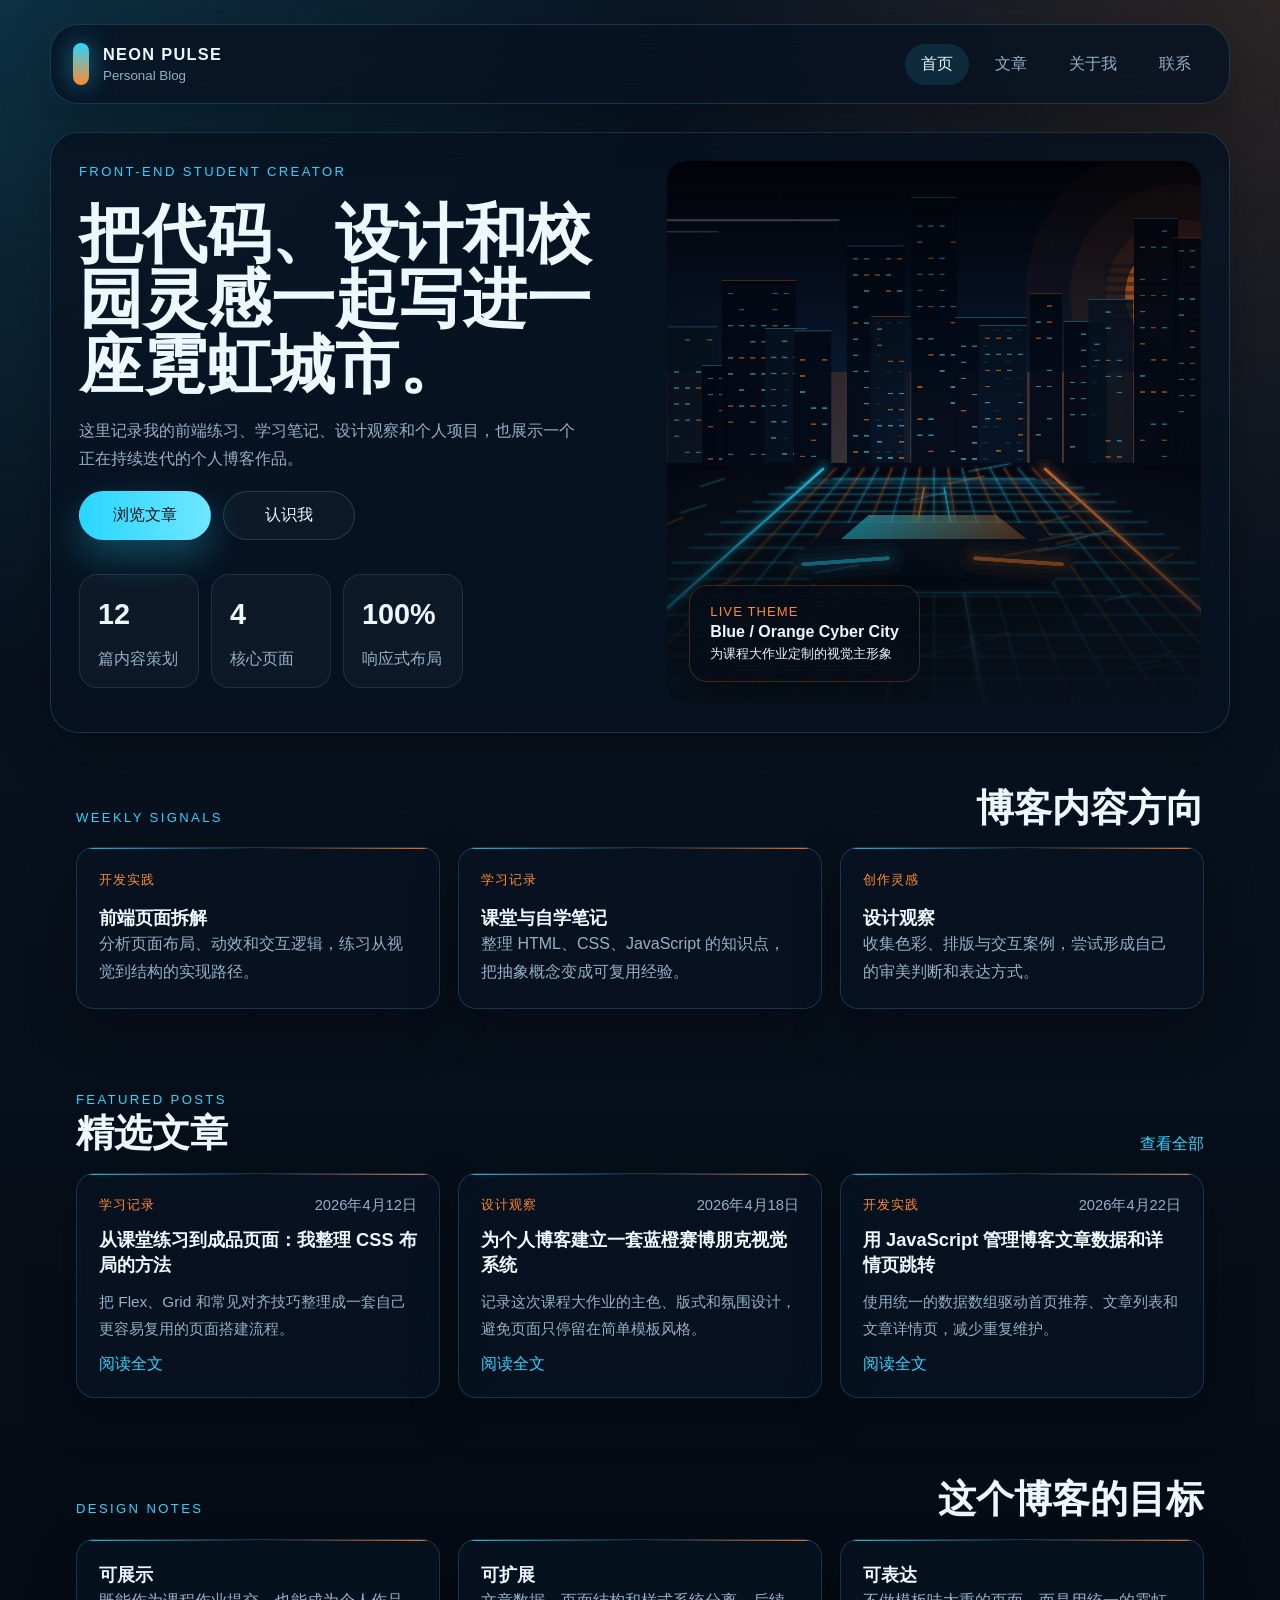
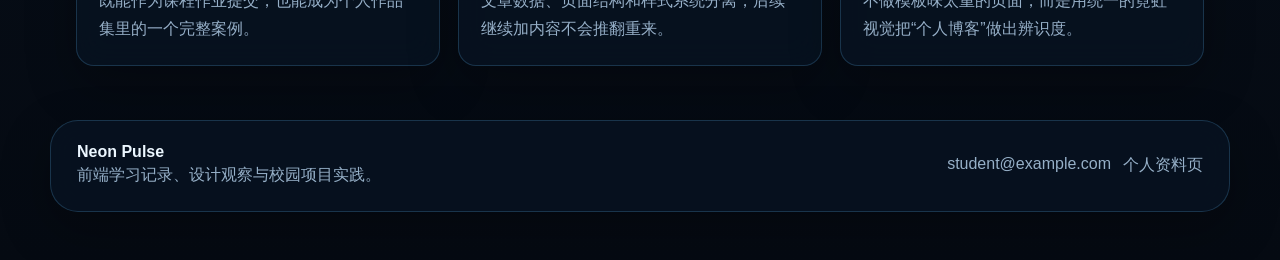
==== index.html @ 05f94b31 "个人博客网站第一版" ====
<!DOCTYPE html>
<html lang="zh-CN">
<head>
  <meta charset="UTF-8">
  <meta name="viewport" content="width=device-width, initial-scale=1.0">
  <title>Neon Pulse | 个人博客</title>
  <meta name="description" content="一个聚焦前端开发、设计观察与校园创作的赛博朋克风个人博客。">
  <link rel="stylesheet" href="styles/site.css">
</head>
<body data-page="home">
  <div class="page-shell">
    <header class="site-header">
      <a class="brand" href="index.html">
        <span class="brand-mark"></span>
        <span class="brand-text">
          <strong>Neon Pulse</strong>
          <small>Personal Blog</small>
        </span>
      </a>
      <button class="nav-toggle" type="button" aria-expanded="false" aria-label="切换导航">
        <span></span>
        <span></span>
      </button>
      <nav class="site-nav">
        <a class="is-active" href="index.html">首页</a>
        <a href="posts.html">文章</a>
        <a href="profile.html">关于我</a>
        <a href="#contact">联系</a>
      </nav>
    </header>

    <main>
      <section class="hero-panel">
        <div class="hero-copy">
          <p class="eyebrow">Front-end Student Creator</p>
          <h1>把代码、设计和校园灵感一起写进一座霓虹城市。</h1>
          <p class="hero-summary">
            这里记录我的前端练习、学习笔记、设计观察和个人项目，也展示一个正在持续迭代的个人博客作品。
          </p>
          <div class="hero-actions">
            <a class="button button-primary" href="posts.html">浏览文章</a>
            <a class="button button-secondary" href="profile.html">认识我</a>
          </div>
          <ul class="hero-stats">
            <li><strong>12</strong><span>篇内容策划</span></li>
            <li><strong>4</strong><span>核心页面</span></li>
            <li><strong>100%</strong><span>响应式布局</span></li>
          </ul>
        </div>
        <div class="hero-visual">
          <img src="assets/hero-cyberpunk-16x9.png" alt="赛博朋克风个人博客首页插图">
          <div class="hero-overlay-card">
            <span>Live Theme</span>
            <strong>Blue / Orange Cyber City</strong>
            <small>为课程大作业定制的视觉主形象</small>
          </div>
        </div>
      </section>

      <section class="section-grid">
        <div class="section-heading">
          <p class="eyebrow">Weekly Signals</p>
          <h2>博客内容方向</h2>
        </div>
        <div class="feature-grid">
          <article class="feature-card">
            <span class="feature-tag">开发实践</span>
            <h3>前端页面拆解</h3>
            <p>分析页面布局、动效和交互逻辑，练习从视觉到结构的实现路径。</p>
          </article>
          <article class="feature-card">
            <span class="feature-tag">学习记录</span>
            <h3>课堂与自学笔记</h3>
            <p>整理 HTML、CSS、JavaScript 的知识点，把抽象概念变成可复用经验。</p>
          </article>
          <article class="feature-card">
            <span class="feature-tag">创作灵感</span>
            <h3>设计观察</h3>
            <p>收集色彩、排版与交互案例，尝试形成自己的审美判断和表达方式。</p>
          </article>
        </div>
      </section>

      <section class="section-grid">
        <div class="section-heading section-heading-inline">
          <div>
            <p class="eyebrow">Featured Posts</p>
            <h2>精选文章</h2>
          </div>
          <a class="text-link" href="posts.html">查看全部</a>
        </div>
        <div id="featured-posts" class="post-grid"></div>
      </section>

      <section class="section-grid story-panel">
        <div class="section-heading">
          <p class="eyebrow">Design Notes</p>
          <h2>这个博客的目标</h2>
        </div>
        <div class="story-layout">
          <article class="story-card">
            <h3>可展示</h3>
            <p>既能作为课程作业提交，也能成为个人作品集里的一个完整案例。</p>
          </article>
          <article class="story-card">
            <h3>可扩展</h3>
            <p>文章数据、页面结构和样式系统分离，后续继续加内容不会推翻重来。</p>
          </article>
          <article class="story-card">
            <h3>可表达</h3>
            <p>不做模板味太重的页面，而是用统一的霓虹视觉把“个人博客”做出辨识度。</p>
          </article>
        </div>
      </section>
    </main>

    <footer class="site-footer" id="contact">
      <div>
        <strong>Neon Pulse</strong>
        <p>前端学习记录、设计观察与校园项目实践。</p>
      </div>
      <div class="footer-links">
        <a href="mailto:student@example.com">student@example.com</a>
        <a href="profile.html">个人资料页</a>
      </div>
    </footer>
  </div>

  <script src="scripts/data.js"></script>
  <script src="scripts/site.js"></script>
  <script src="scripts/home.js"></script>
</body>
</html>
---- styles/site.css ----
:root {
  --bg: #07111d;
  --panel: rgba(8, 19, 34, 0.82);
  --panel-strong: rgba(7, 17, 29, 0.96);
  --line: rgba(102, 196, 255, 0.2);
  --line-strong: rgba(255, 138, 48, 0.34);
  --text: #ecf7ff;
  --muted: #96b0c8;
  --accent: #29d6ff;
  --accent-warm: #ff8a30;
  --accent-soft: #173047;
  --shadow: 0 18px 50px rgba(0, 0, 0, 0.28);
  --radius-lg: 28px;
  --radius-md: 18px;
  --radius-sm: 12px;
  --max-width: 1180px;
}

* {
  box-sizing: border-box;
}

html {
  scroll-behavior: smooth;
}

body {
  margin: 0;
  min-height: 100vh;
  color: var(--text);
  background:
    radial-gradient(circle at top left, rgba(41, 214, 255, 0.14), transparent 30%),
    radial-gradient(circle at top right, rgba(255, 138, 48, 0.14), transparent 28%),
    linear-gradient(180deg, #091524 0%, #050a12 100%);
  font-family: "Segoe UI Variable Text", "Microsoft YaHei UI", sans-serif;
}

img {
  display: block;
  max-width: 100%;
}

a {
  color: inherit;
  text-decoration: none;
}

button,
input {
  font: inherit;
}

.page-shell {
  width: min(calc(100% - 32px), var(--max-width));
  margin: 0 auto;
  padding: 24px 0 48px;
}

.site-header,
.site-footer,
.hero-panel,
.feature-card,
.story-card,
.post-card,
.filters-panel,
.profile-card,
.page-banner,
.post-hero,
.post-article,
.sidebar-card,
.hero-overlay-card,
.profile-hero {
  backdrop-filter: blur(16px);
  background: var(--panel);
  border: 1px solid var(--line);
  box-shadow: var(--shadow);
}

.site-header,
.site-footer,
.page-banner,
.filters-panel,
.profile-hero,
.post-hero,
.post-article,
.post-layout,
.section-grid,
.hero-panel {
  border-radius: var(--radius-lg);
}

.site-header {
  position: sticky;
  top: 16px;
  z-index: 20;
  display: flex;
  align-items: center;
  justify-content: space-between;
  gap: 20px;
  margin-bottom: 28px;
  padding: 18px 22px;
}

.brand {
  display: inline-flex;
  align-items: center;
  gap: 14px;
}

.brand-mark {
  width: 16px;
  height: 42px;
  border-radius: 999px;
  background: linear-gradient(180deg, var(--accent), var(--accent-warm));
  box-shadow: 0 0 24px rgba(41, 214, 255, 0.5);
}

.brand-text {
  display: grid;
  gap: 4px;
}

.brand-text strong {
  font-family: "Bahnschrift SemiBold", "Segoe UI Variable Display", sans-serif;
  font-size: 1.02rem;
  letter-spacing: 0.08em;
  text-transform: uppercase;
}

.brand-text small {
  color: var(--muted);
}

.site-nav {
  display: flex;
  align-items: center;
  gap: 10px;
}

.site-nav a,
.button,
.chip {
  border-radius: 999px;
}

.site-nav a {
  padding: 10px 16px;
  color: var(--muted);
  transition: 0.25s ease;
}

.site-nav a:hover,
.site-nav a.is-active {
  color: var(--text);
  background: rgba(41, 214, 255, 0.12);
}

.nav-toggle {
  display: none;
  width: 46px;
  height: 46px;
  border: 1px solid var(--line);
  border-radius: 50%;
  background: rgba(8, 19, 34, 0.9);
  cursor: pointer;
}

.nav-toggle span {
  display: block;
  width: 20px;
  height: 2px;
  margin: 6px auto;
  background: var(--text);
}

main {
  display: grid;
  gap: 28px;
}

.hero-panel {
  display: grid;
  grid-template-columns: 1.05fr 1fr;
  gap: 28px;
  padding: 28px;
}

.hero-copy,
.profile-copy {
  display: grid;
  align-content: center;
  gap: 18px;
}

.eyebrow {
  margin: 0;
  color: var(--accent);
  font-size: 0.82rem;
  letter-spacing: 0.18em;
  text-transform: uppercase;
}

h1,
h2,
h3,
p {
  margin: 0;
}

h1,
h2 {
  font-family: "Bahnschrift SemiBold", "Segoe UI Variable Display", sans-serif;
}

h1 {
  font-size: clamp(2.4rem, 5vw, 4.8rem);
  line-height: 1.02;
}

h2 {
  font-size: clamp(1.6rem, 3vw, 2.5rem);
  line-height: 1.1;
}

h3 {
  font-size: 1.14rem;
}

p,
li {
  color: var(--muted);
  line-height: 1.75;
}

.hero-summary {
  max-width: 56ch;
  font-size: 1.02rem;
}

.hero-actions,
.profile-badges,
.chip-row,
.footer-links,
.hero-stats {
  display: flex;
  flex-wrap: wrap;
  gap: 12px;
}

.button {
  display: inline-flex;
  align-items: center;
  justify-content: center;
  min-width: 132px;
  padding: 13px 20px;
  border: 1px solid transparent;
  transition: transform 0.25s ease, box-shadow 0.25s ease, background 0.25s ease;
}

.button:hover,
.post-card:hover,
.feature-card:hover,
.story-card:hover {
  transform: translateY(-4px);
}

.button-primary {
  background: linear-gradient(90deg, var(--accent), #6fe6ff);
  color: #07111d;
  box-shadow: 0 16px 36px rgba(41, 214, 255, 0.28);
}

.button-secondary {
  border-color: var(--line);
  background: rgba(255, 255, 255, 0.03);
}

.hero-stats {
  padding: 0;
  list-style: none;
}

.hero-stats li {
  min-width: 120px;
  padding: 14px 18px;
  border-radius: var(--radius-md);
  background: rgba(255, 255, 255, 0.03);
  border: 1px solid rgba(102, 196, 255, 0.14);
}

.hero-stats strong {
  display: block;
  margin-bottom: 6px;
  color: var(--text);
  font-size: 1.8rem;
}

.hero-visual {
  position: relative;
  min-height: 100%;
  overflow: hidden;
  border-radius: calc(var(--radius-lg) - 8px);
}

.hero-visual::after {
  content: "";
  position: absolute;
  inset: auto 0 0;
  height: 45%;
  background: linear-gradient(180deg, transparent, rgba(7, 17, 29, 0.88));
}

.hero-visual img {
  width: 100%;
  height: 100%;
  min-height: 460px;
  object-fit: cover;
}

.hero-overlay-card {
  position: absolute;
  left: 22px;
  bottom: 22px;
  z-index: 1;
  display: grid;
  gap: 4px;
  padding: 18px 20px;
  border-radius: var(--radius-md);
  background: rgba(6, 13, 23, 0.68);
  border-color: rgba(255, 138, 48, 0.22);
}

.hero-overlay-card span,
.feature-tag,
.post-meta span,
.post-category {
  color: var(--accent-warm);
  font-size: 0.82rem;
  letter-spacing: 0.08em;
  text-transform: uppercase;
}

.section-grid,
.page-banner,
.filters-panel,
.profile-hero,
.post-hero,
.post-article {
  padding: 26px;
}

.section-heading,
.section-heading-inline {
  display: flex;
  align-items: end;
  justify-content: space-between;
  gap: 16px;
  margin-bottom: 18px;
}

.feature-grid,
.post-grid,
.story-layout,
.profile-grid {
  display: grid;
  gap: 18px;
}

.feature-grid {
  grid-template-columns: repeat(3, minmax(0, 1fr));
}

.feature-card,
.story-card,
.post-card,
.profile-card,
.sidebar-card {
  padding: 22px;
  border-radius: var(--radius-md);
}

.feature-card,
.story-card,
.post-card {
  position: relative;
  overflow: hidden;
}

.feature-card::before,
.story-card::before,
.post-card::before,
.profile-card::before {
  content: "";
  position: absolute;
  inset: 0 auto auto 0;
  width: 100%;
  height: 1px;
  background: linear-gradient(90deg, var(--accent), transparent 50%, var(--accent-warm));
  opacity: 0.9;
}

.feature-tag {
  display: inline-block;
  margin-bottom: 16px;
}

.post-grid {
  grid-template-columns: repeat(3, minmax(0, 1fr));
}

.post-card {
  display: grid;
  gap: 12px;
}

.post-card p {
  font-size: 0.96rem;
}

.post-meta {
  display: flex;
  align-items: center;
  justify-content: space-between;
  gap: 12px;
}

.post-meta time {
  color: var(--muted);
  font-size: 0.92rem;
}

.text-link {
  color: var(--accent);
}

.story-layout {
  grid-template-columns: repeat(3, minmax(0, 1fr));
}

.site-footer {
  display: flex;
  align-items: center;
  justify-content: space-between;
  gap: 24px;
  margin-top: 28px;
  padding: 22px 26px;
}

.footer-links a {
  color: var(--muted);
}

.footer-links a:hover,
.text-link:hover {
  color: var(--text);
}

.page-banner h1 {
  max-width: 14ch;
  margin: 10px 0 16px;
}

.filters-panel {
  display: grid;
  gap: 20px;
}

.search-box {
  display: grid;
  gap: 10px;
}

.search-box label,
.filter-group span {
  color: var(--text);
}

.search-box input {
  width: 100%;
  padding: 15px 18px;
  color: var(--text);
  background: rgba(4, 12, 21, 0.96);
  border: 1px solid var(--line);
  border-radius: var(--radius-sm);
  outline: none;
}

.search-box input:focus {
  border-color: var(--accent);
  box-shadow: 0 0 0 3px rgba(41, 214, 255, 0.14);
}

.chip {
  padding: 10px 16px;
  border: 1px solid var(--line);
  color: var(--muted);
  background: rgba(255, 255, 255, 0.03);
  cursor: pointer;
  transition: 0.25s ease;
}

.chip.is-active,
.chip:hover {
  color: var(--text);
  border-color: rgba(255, 138, 48, 0.36);
  background: rgba(255, 138, 48, 0.12);
}

.results-meta {
  padding-inline: 4px;
}

.post-page {
  display: grid;
  gap: 22px;
}

.post-layout {
  display: grid;
  grid-template-columns: minmax(0, 1.55fr) 320px;
  gap: 22px;
}

.post-hero img {
  width: 100%;
  height: 360px;
  margin-top: 22px;
  object-fit: cover;
  border-radius: var(--radius-md);
}

.post-title {
  margin: 10px 0 14px;
}

.post-article {
  display: grid;
  gap: 18px;
}

.article-block {
  display: grid;
  gap: 8px;
}

.article-block h2 {
  font-size: 1.24rem;
}

.article-list {
  margin: 0;
  padding-left: 20px;
}

.article-list li + li {
  margin-top: 8px;
}

.sidebar-stack {
  display: grid;
  gap: 18px;
}

.recommend-list,
.plain-list {
  margin: 0;
  padding-left: 18px;
}

.recommend-list li + li,
.plain-list li + li {
  margin-top: 10px;
}

.profile-hero {
  display: grid;
  grid-template-columns: 220px minmax(0, 1fr);
  gap: 26px;
  align-items: center;
}

.profile-avatar {
  position: relative;
  width: 220px;
  aspect-ratio: 1;
  border-radius: 32px;
  background:
    radial-gradient(circle at 35% 30%, rgba(41, 214, 255, 0.42), transparent 24%),
    linear-gradient(135deg, rgba(41, 214, 255, 0.2), rgba(255, 138, 48, 0.2)),
    rgba(255, 255, 255, 0.04);
  border: 1px solid rgba(102, 196, 255, 0.24);
  overflow: hidden;
}

.profile-avatar span {
  position: absolute;
  inset: 22px;
  border-radius: 28px;
  background:
    radial-gradient(circle at 50% 28%, rgba(255, 255, 255, 0.92) 0 12%, transparent 12.5%),
    radial-gradient(circle at 50% 56%, rgba(255, 255, 255, 0.78) 0 24%, transparent 24.5%),
    linear-gradient(180deg, transparent 0 55%, rgba(255, 138, 48, 0.8) 55% 58%, transparent 58%);
  opacity: 0.85;
}

.profile-badges span {
  padding: 10px 14px;
  border-radius: 999px;
  background: rgba(255, 255, 255, 0.04);
  border: 1px solid rgba(102, 196, 255, 0.14);
  color: var(--text);
}

.profile-grid {
  grid-template-columns: repeat(3, minmax(0, 1fr));
}

.timeline {
  display: grid;
  gap: 14px;
}

.timeline-item {
  display: grid;
  grid-template-columns: 58px minmax(0, 1fr);
  gap: 18px;
  padding: 20px 22px;
  border-radius: var(--radius-md);
  background: rgba(255, 255, 255, 0.03);
  border: 1px solid rgba(102, 196, 255, 0.12);
}

.timeline-item span {
  display: grid;
  place-items: center;
  width: 58px;
  height: 58px;
  border-radius: 18px;
  color: #07111d;
  background: linear-gradient(180deg, var(--accent), var(--accent-warm));
  font-family: "Bahnschrift SemiBold", "Segoe UI Variable Display", sans-serif;
}

.empty-state {
  padding: 28px;
  text-align: center;
  border-radius: var(--radius-md);
  background: rgba(255, 255, 255, 0.03);
  border: 1px dashed rgba(102, 196, 255, 0.24);
}

@media (max-width: 960px) {
  .hero-panel,
  .profile-hero,
  .post-layout,
  .feature-grid,
  .post-grid,
  .story-layout,
  .profile-grid {
    grid-template-columns: 1fr;
  }

  .hero-visual img {
    min-height: 320px;
  }

  .post-hero img {
    height: 260px;
  }

  .site-footer {
    flex-direction: column;
    align-items: flex-start;
  }
}

@media (max-width: 760px) {
  .page-shell {
    width: min(calc(100% - 20px), var(--max-width));
    padding-top: 16px;
  }

  .site-header {
    flex-wrap: wrap;
    gap: 14px;
    padding: 16px 18px;
  }

  .nav-toggle {
    display: inline-block;
  }

  .site-nav {
    display: none;
    width: 100%;
    flex-direction: column;
    align-items: stretch;
  }

  .site-nav.is-open {
    display: flex;
  }

  .site-nav a {
    width: 100%;
    text-align: center;
  }

  .hero-panel,
  .section-grid,
  .page-banner,
  .filters-panel,
  .profile-hero,
  .post-hero,
  .post-article {
    padding: 20px;
  }

  h1 {
    font-size: clamp(2rem, 11vw, 3rem);
  }

  .hero-overlay-card {
    left: 14px;
    right: 14px;
    bottom: 14px;
  }

  .profile-avatar {
    width: min(100%, 220px);
  }
}
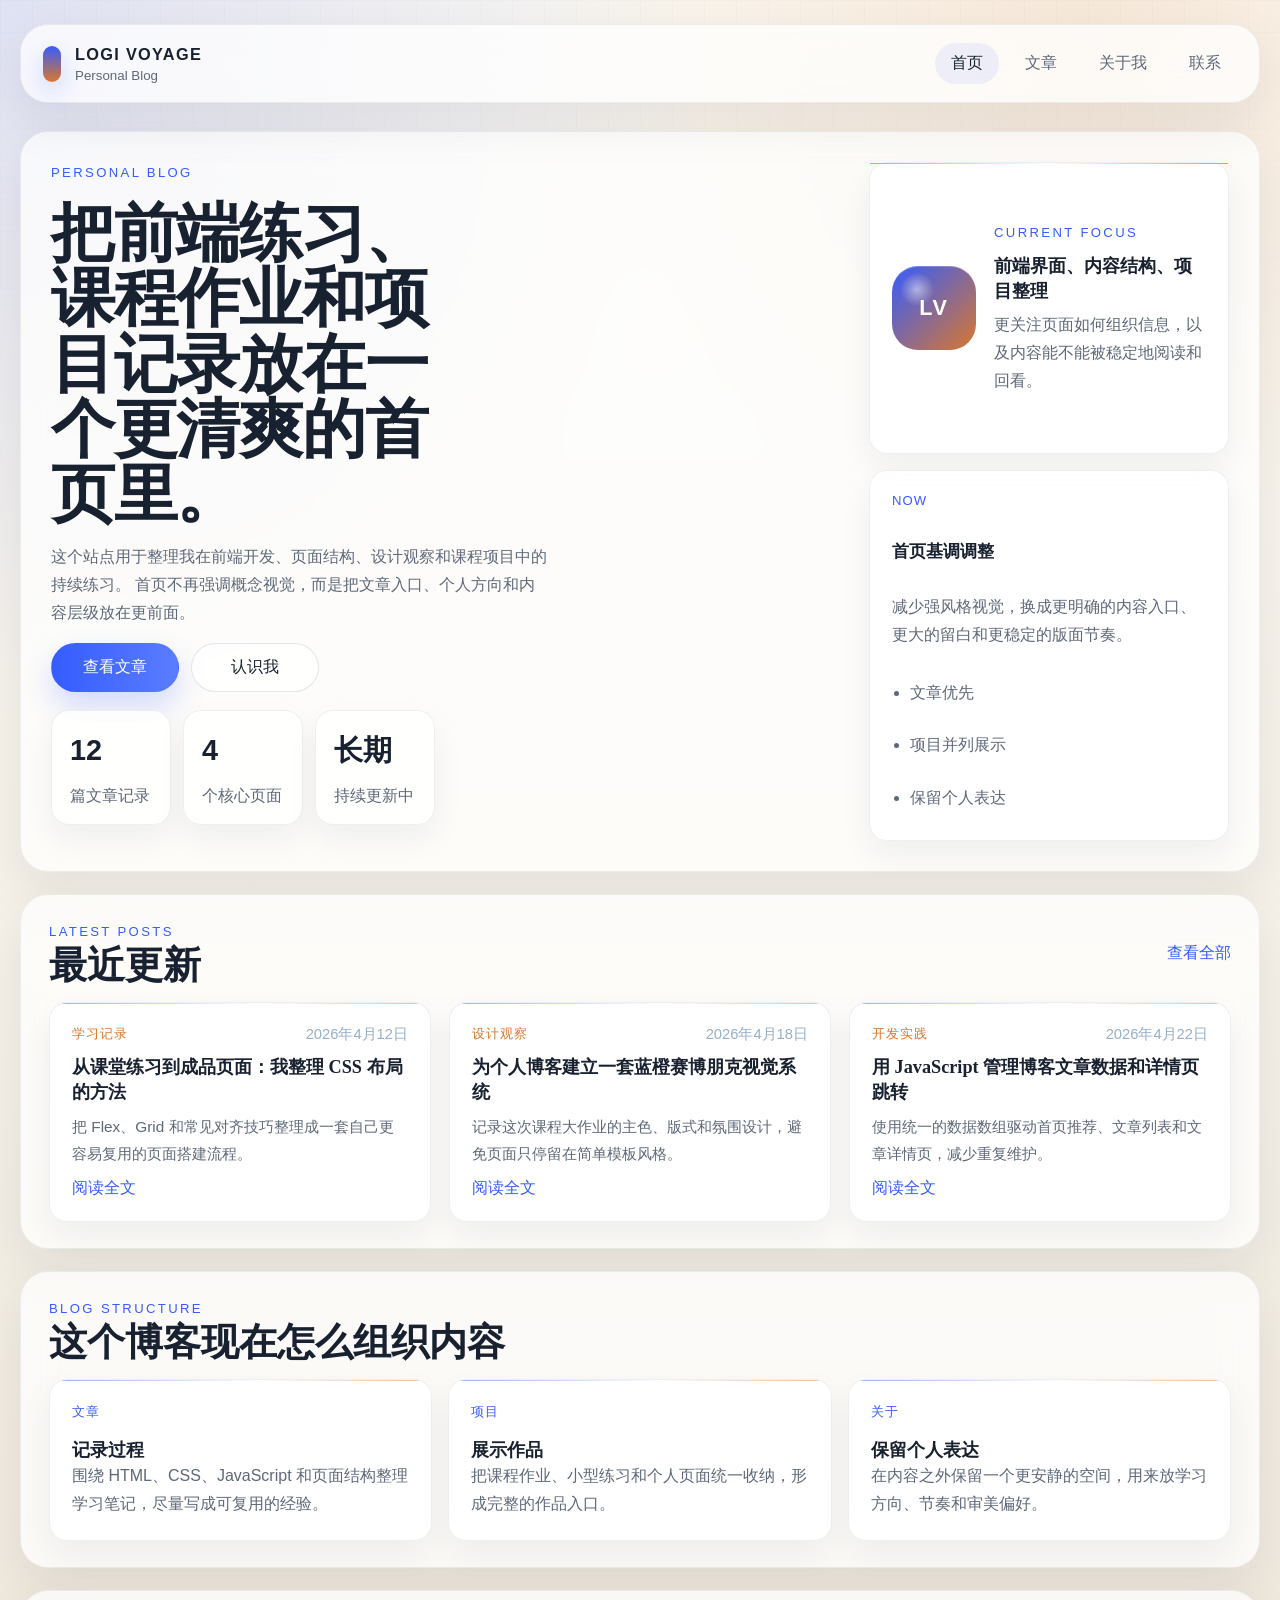
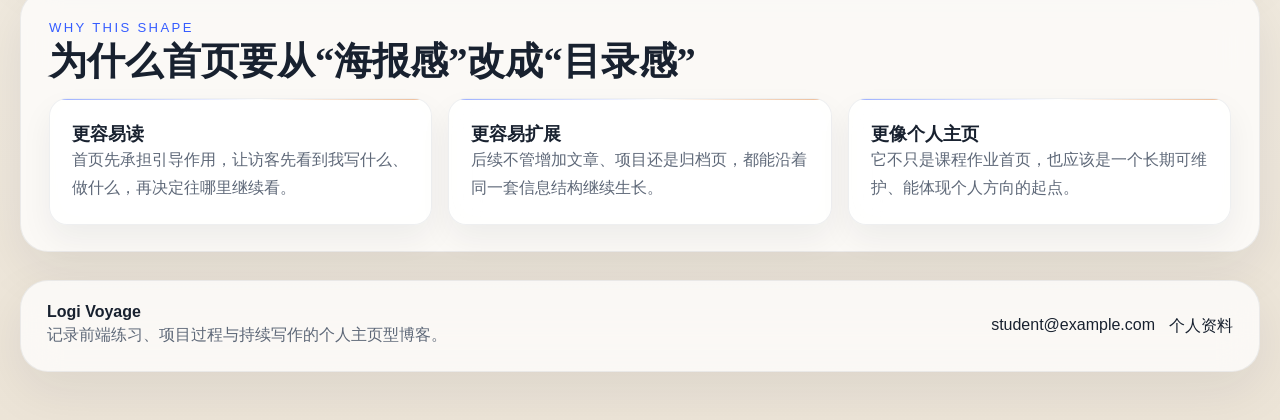
==== commit ea02ac07: "博客风格修改" ====
--- a/index.html
+++ b/index.html
@@ -3,17 +3,21 @@
 <head>
   <meta charset="UTF-8">
   <meta name="viewport" content="width=device-width, initial-scale=1.0">
-  <title>Neon Pulse | 个人博客</title>
-  <meta name="description" content="一个聚焦前端开发、设计观察与校园创作的赛博朋克风个人博客。">
+  <title>Logi Voyage | 个人主页</title>
+  <meta
+    name="description"
+    content="一个清爽的个人主页型博客，用来整理前端练习、课程作业、项目记录和持续写作。"
+  >
   <link rel="stylesheet" href="styles/site.css">
+  <link rel="stylesheet" href="styles/home.css">
 </head>
-<body data-page="home">
-  <div class="page-shell">
+<body class="home-page" data-page="home">
+  <div class="page-shell home-shell">
     <header class="site-header">
       <a class="brand" href="index.html">
         <span class="brand-mark"></span>
         <span class="brand-text">
-          <strong>Neon Pulse</strong>
+          <strong>Logi Voyage</strong>
           <small>Personal Blog</small>
         </span>
       </a>
@@ -29,86 +33,105 @@
       </nav>
     </header>
 
-    <main>
-      <section class="hero-panel">
+    <main class="home-main">
+      <section class="hero-panel home-hero">
         <div class="hero-copy">
-          <p class="eyebrow">Front-end Student Creator</p>
-          <h1>把代码、设计和校园灵感一起写进一座霓虹城市。</h1>
+          <p class="eyebrow">Personal Blog</p>
+          <h1>把前端练习、课程作业和项目记录放在一个更清爽的首页里。</h1>
           <p class="hero-summary">
-            这里记录我的前端练习、学习笔记、设计观察和个人项目，也展示一个正在持续迭代的个人博客作品。
+            这个站点用于整理我在前端开发、页面结构、设计观察和课程项目中的持续练习。
+            首页不再强调概念视觉，而是把文章入口、个人方向和内容层级放在更前面。
           </p>
           <div class="hero-actions">
-            <a class="button button-primary" href="posts.html">浏览文章</a>
+            <a class="button button-primary" href="posts.html">查看文章</a>
             <a class="button button-secondary" href="profile.html">认识我</a>
           </div>
           <ul class="hero-stats">
-            <li><strong>12</strong><span>篇内容策划</span></li>
-            <li><strong>4</strong><span>核心页面</span></li>
-            <li><strong>100%</strong><span>响应式布局</span></li>
+            <li><strong>12</strong><span>篇文章记录</span></li>
+            <li><strong>4</strong><span>个核心页面</span></li>
+            <li><strong>长期</strong><span>持续更新中</span></li>
           </ul>
         </div>
-        <div class="hero-visual">
-          <img src="assets/hero-cyberpunk-16x9.png" alt="赛博朋克风个人博客首页插图">
-          <div class="hero-overlay-card">
-            <span>Live Theme</span>
-            <strong>Blue / Orange Cyber City</strong>
-            <small>为课程大作业定制的视觉主形象</small>
-          </div>
-        </div>
-      </section>
 
-      <section class="section-grid">
-        <div class="section-heading">
-          <p class="eyebrow">Weekly Signals</p>
-          <h2>博客内容方向</h2>
-        </div>
-        <div class="feature-grid">
-          <article class="feature-card">
-            <span class="feature-tag">开发实践</span>
-            <h3>前端页面拆解</h3>
-            <p>分析页面布局、动效和交互逻辑，练习从视觉到结构的实现路径。</p>
+        <aside class="hero-aside">
+          <article class="profile-card home-profile-card">
+            <div class="home-avatar" aria-hidden="true">LV</div>
+            <div class="home-profile-copy">
+              <p class="eyebrow">Current Focus</p>
+              <h3>前端界面、内容结构、项目整理</h3>
+              <p>更关注页面如何组织信息，以及内容能不能被稳定地阅读和回看。</p>
+            </div>
           </article>
-          <article class="feature-card">
-            <span class="feature-tag">学习记录</span>
-            <h3>课堂与自学笔记</h3>
-            <p>整理 HTML、CSS、JavaScript 的知识点，把抽象概念变成可复用经验。</p>
+
+          <article class="sidebar-card home-note-card">
+            <span class="post-category">Now</span>
+            <h3>首页基调调整</h3>
+            <p>减少强风格视觉，换成更明确的内容入口、更大的留白和更稳定的版面节奏。</p>
+            <ul class="plain-list compact-list">
+              <li>文章优先</li>
+              <li>项目并列展示</li>
+              <li>保留个人表达</li>
+            </ul>
           </article>
-          <article class="feature-card">
-            <span class="feature-tag">创作灵感</span>
-            <h3>设计观察</h3>
-            <p>收集色彩、排版与交互案例，尝试形成自己的审美判断和表达方式。</p>
-          </article>
-        </div>
+        </aside>
       </section>
 
       <section class="section-grid">
         <div class="section-heading section-heading-inline">
           <div>
-            <p class="eyebrow">Featured Posts</p>
-            <h2>精选文章</h2>
+            <p class="eyebrow">Latest Posts</p>
+            <h2>最近更新</h2>
           </div>
           <a class="text-link" href="posts.html">查看全部</a>
         </div>
         <div id="featured-posts" class="post-grid"></div>
       </section>
 
+      <section class="section-grid">
+        <div class="section-heading">
+          <div>
+            <p class="eyebrow">Blog Structure</p>
+            <h2>这个博客现在怎么组织内容</h2>
+          </div>
+        </div>
+        <div class="feature-grid home-feature-grid">
+          <article class="feature-card">
+            <span class="feature-tag">文章</span>
+            <h3>记录过程</h3>
+            <p>围绕 HTML、CSS、JavaScript 和页面结构整理学习笔记，尽量写成可复用的经验。</p>
+          </article>
+          <article class="feature-card">
+            <span class="feature-tag">项目</span>
+            <h3>展示作品</h3>
+            <p>把课程作业、小型练习和个人页面统一收纳，形成完整的作品入口。</p>
+          </article>
+          <article class="feature-card">
+            <span class="feature-tag">关于</span>
+            <h3>保留个人表达</h3>
+            <p>在内容之外保留一个更安静的空间，用来放学习方向、节奏和审美偏好。</p>
+          </article>
+        </div>
+      </section>
+
       <section class="section-grid story-panel">
         <div class="section-heading">
-          <p class="eyebrow">Design Notes</p>
-          <h2>这个博客的目标</h2>
+          <div>
+            <p class="eyebrow">Why This Shape</p>
+            <h2>为什么首页要从“海报感”改成“目录感”</h2>
+          </div>
         </div>
-        <div class="story-layout">
+        <div class="story-layout home-story-layout">
           <article class="story-card">
-            <h3>可展示</h3>
-            <p>既能作为课程作业提交，也能成为个人作品集里的一个完整案例。</p>
+            <h3>更容易读</h3>
+            <p>首页先承担引导作用，让访客先看到我写什么、做什么，再决定往哪里继续看。</p>
           </article>
           <article class="story-card">
-            <h3>可扩展</h3>
-            <p>文章数据、页面结构和样式系统分离，后续继续加内容不会推翻重来。</p>
+            <h3>更容易扩展</h3>
+            <p>后续不管增加文章、项目还是归档页，都能沿着同一套信息结构继续生长。</p>
           </article>
           <article class="story-card">
-            <h3>可表达</h3>
-            <p>不做模板味太重的页面，而是用统一的霓虹视觉把“个人博客”做出辨识度。</p>
+            <h3>更像个人主页</h3>
+            <p>它不只是课程作业首页，也应该是一个长期可维护、能体现个人方向的起点。</p>
           </article>
         </div>
       </section>
@@ -116,12 +139,12 @@
 
     <footer class="site-footer" id="contact">
       <div>
-        <strong>Neon Pulse</strong>
-        <p>前端学习记录、设计观察与校园项目实践。</p>
+        <strong>Logi Voyage</strong>
+        <p>记录前端练习、项目过程与持续写作的个人主页型博客。</p>
       </div>
       <div class="footer-links">
         <a href="mailto:student@example.com">student@example.com</a>
-        <a href="profile.html">个人资料页</a>
+        <a href="profile.html">个人资料</a>
       </div>
     </footer>
   </div>
--- a/styles/home.css
+++ b/styles/home.css
@@ -0,0 +1,328 @@
+body.home-page {
+  color: #18212f;
+  background:
+    radial-gradient(circle at top left, rgba(53, 92, 255, 0.14), transparent 30%),
+    radial-gradient(circle at 85% 0, rgba(217, 119, 45, 0.12), transparent 24%),
+    linear-gradient(180deg, #fbf8f1 0%, #f5f1e8 48%, #ece4d7 100%);
+  font-family: "PingFang SC", "Hiragino Sans GB", "Microsoft YaHei UI", "Segoe UI", sans-serif;
+}
+
+body.home-page::before {
+  content: "";
+  position: fixed;
+  inset: 0;
+  pointer-events: none;
+  background-image:
+    linear-gradient(rgba(24, 33, 47, 0.035) 1px, transparent 1px),
+    linear-gradient(90deg, rgba(24, 33, 47, 0.035) 1px, transparent 1px);
+  background-size: 100% 32px, 32px 100%;
+  mask-image: linear-gradient(180deg, rgba(0, 0, 0, 0.3), transparent 72%);
+}
+
+body.home-page .page-shell {
+  position: relative;
+  z-index: 1;
+  width: min(calc(100% - 32px), 1240px);
+}
+
+body.home-page .site-header,
+body.home-page .site-footer,
+body.home-page .hero-panel,
+body.home-page .section-grid {
+  background: rgba(255, 255, 255, 0.74);
+  border: 1px solid rgba(40, 55, 82, 0.08);
+  box-shadow: 0 18px 52px rgba(22, 31, 46, 0.08);
+  backdrop-filter: blur(18px);
+}
+
+body.home-page .site-header,
+body.home-page .site-footer,
+body.home-page .hero-panel,
+body.home-page .section-grid {
+  border-radius: 28px;
+}
+
+body.home-page .site-header {
+  top: 14px;
+}
+
+body.home-page .brand-mark {
+  width: 18px;
+  height: 36px;
+  border-radius: 999px;
+  background: linear-gradient(180deg, #355cff, #d9772d);
+  box-shadow: 0 10px 24px rgba(53, 92, 255, 0.24);
+}
+
+body.home-page .brand-text strong {
+  color: #18212f;
+}
+
+body.home-page .brand-text small,
+body.home-page p,
+body.home-page li,
+body.home-page .site-nav a {
+  color: #5e6878;
+}
+
+body.home-page .site-nav a:hover,
+body.home-page .site-nav a.is-active {
+  color: #18212f;
+  background: rgba(53, 92, 255, 0.08);
+}
+
+body.home-page .nav-toggle {
+  border-color: rgba(40, 55, 82, 0.1);
+  background: rgba(255, 255, 255, 0.8);
+}
+
+body.home-page .nav-toggle span {
+  background: #18212f;
+}
+
+body.home-page main {
+  gap: 22px;
+}
+
+body.home-page .hero-panel {
+  grid-template-columns: minmax(0, 1.2fr) 360px;
+  gap: 24px;
+  align-items: stretch;
+  padding: 30px;
+}
+
+body.home-page .hero-copy {
+  gap: 16px;
+}
+
+body.home-page .eyebrow,
+body.home-page .feature-tag,
+body.home-page .post-category {
+  color: #355cff;
+}
+
+body.home-page h1,
+body.home-page h2,
+body.home-page h3 {
+  color: #18212f;
+  font-family: "Georgia", "Songti SC", "STSong", serif;
+}
+
+body.home-page h1 {
+  max-width: 12ch;
+  letter-spacing: -0.02em;
+}
+
+body.home-page .hero-summary {
+  max-width: 56ch;
+  font-size: 1rem;
+}
+
+body.home-page .button {
+  min-width: 128px;
+  border-radius: 999px;
+}
+
+body.home-page .button-primary {
+  color: #ffffff;
+  background: linear-gradient(90deg, #355cff, #5a7dff);
+  box-shadow: 0 14px 30px rgba(53, 92, 255, 0.22);
+}
+
+body.home-page .button-secondary {
+  color: #18212f;
+  border-color: rgba(40, 55, 82, 0.12);
+  background: rgba(255, 255, 255, 0.72);
+}
+
+body.home-page .hero-stats {
+  margin-top: 2px;
+}
+
+body.home-page .hero-stats li,
+body.home-page .profile-card,
+body.home-page .sidebar-card,
+body.home-page .feature-card,
+body.home-page .story-card,
+body.home-page .post-card {
+  background: rgba(255, 255, 255, 0.82);
+  border: 1px solid rgba(40, 55, 82, 0.08);
+  box-shadow: 0 14px 32px rgba(22, 31, 46, 0.06);
+}
+
+body.home-page .hero-stats li strong {
+  color: #18212f;
+}
+
+body.home-page .hero-stats li span {
+  display: block;
+  color: #5e6878;
+}
+
+body.home-page .hero-aside {
+  display: grid;
+  gap: 16px;
+}
+
+body.home-page .home-profile-card {
+  display: grid;
+  grid-template-columns: 84px minmax(0, 1fr);
+  gap: 18px;
+  align-items: center;
+}
+
+body.home-page .home-avatar {
+  display: grid;
+  place-items: center;
+  width: 84px;
+  aspect-ratio: 1;
+  border-radius: 26px;
+  color: #ffffff;
+  font-size: 1.35rem;
+  font-weight: 700;
+  letter-spacing: 0.08em;
+  background:
+    radial-gradient(circle at 30% 28%, rgba(255, 255, 255, 0.5), transparent 20%),
+    linear-gradient(135deg, #355cff, #d9772d);
+  box-shadow: inset 0 1px 0 rgba(255, 255, 255, 0.24);
+}
+
+body.home-page .home-profile-copy {
+  display: grid;
+  gap: 8px;
+}
+
+body.home-page .home-note-card {
+  display: grid;
+  gap: 12px;
+}
+
+body.home-page .home-note-card h3 {
+  font-size: 1.08rem;
+}
+
+body.home-page .compact-list {
+  margin: 0;
+  padding-left: 18px;
+  display: grid;
+  gap: 8px;
+}
+
+body.home-page .section-grid {
+  padding: 26px 28px;
+}
+
+body.home-page .section-heading {
+  margin-bottom: 16px;
+}
+
+body.home-page .section-heading-inline {
+  align-items: center;
+}
+
+body.home-page .feature-grid,
+body.home-page .story-layout {
+  gap: 16px;
+}
+
+body.home-page .feature-card,
+body.home-page .story-card,
+body.home-page .post-card {
+  position: relative;
+  overflow: hidden;
+}
+
+body.home-page .feature-card::before,
+body.home-page .story-card::before,
+body.home-page .post-card::before {
+  background: linear-gradient(90deg, #355cff, transparent 55%, #d9772d);
+  opacity: 0.5;
+}
+
+body.home-page .feature-card {
+  min-height: 100%;
+}
+
+body.home-page .feature-card p,
+body.home-page .story-card p,
+body.home-page .post-card p {
+  color: #5e6878;
+}
+
+body.home-page .post-grid {
+  grid-template-columns: repeat(3, minmax(0, 1fr));
+}
+
+body.home-page .post-card {
+  gap: 10px;
+}
+
+body.home-page .post-meta {
+  align-items: center;
+}
+
+body.home-page .post-meta span {
+  color: #d9772d;
+}
+
+body.home-page .text-link {
+  color: #355cff;
+}
+
+body.home-page .text-link:hover,
+body.home-page .footer-links a:hover {
+  color: #18212f;
+}
+
+body.home-page .site-footer {
+  align-items: center;
+}
+
+body.home-page .site-footer strong,
+body.home-page .footer-links a {
+  color: #18212f;
+}
+
+body.home-page .footer-links {
+  gap: 14px;
+}
+
+@media (max-width: 960px) {
+  body.home-page .hero-panel,
+  body.home-page .post-grid,
+  body.home-page .feature-grid,
+  body.home-page .story-layout {
+    grid-template-columns: 1fr;
+  }
+
+  body.home-page .hero-panel {
+    padding: 24px;
+  }
+}
+
+@media (max-width: 760px) {
+  body.home-page .page-shell {
+    width: min(calc(100% - 20px), 1240px);
+  }
+
+  body.home-page .site-header,
+  body.home-page .site-footer,
+  body.home-page .hero-panel,
+  body.home-page .section-grid {
+    border-radius: 24px;
+  }
+
+  body.home-page .hero-panel,
+  body.home-page .section-grid {
+    padding: 20px;
+  }
+
+  body.home-page .home-profile-card {
+    grid-template-columns: 1fr;
+  }
+
+  body.home-page h1 {
+    max-width: none;
+    font-size: clamp(2rem, 10vw, 3.25rem);
+  }
+}
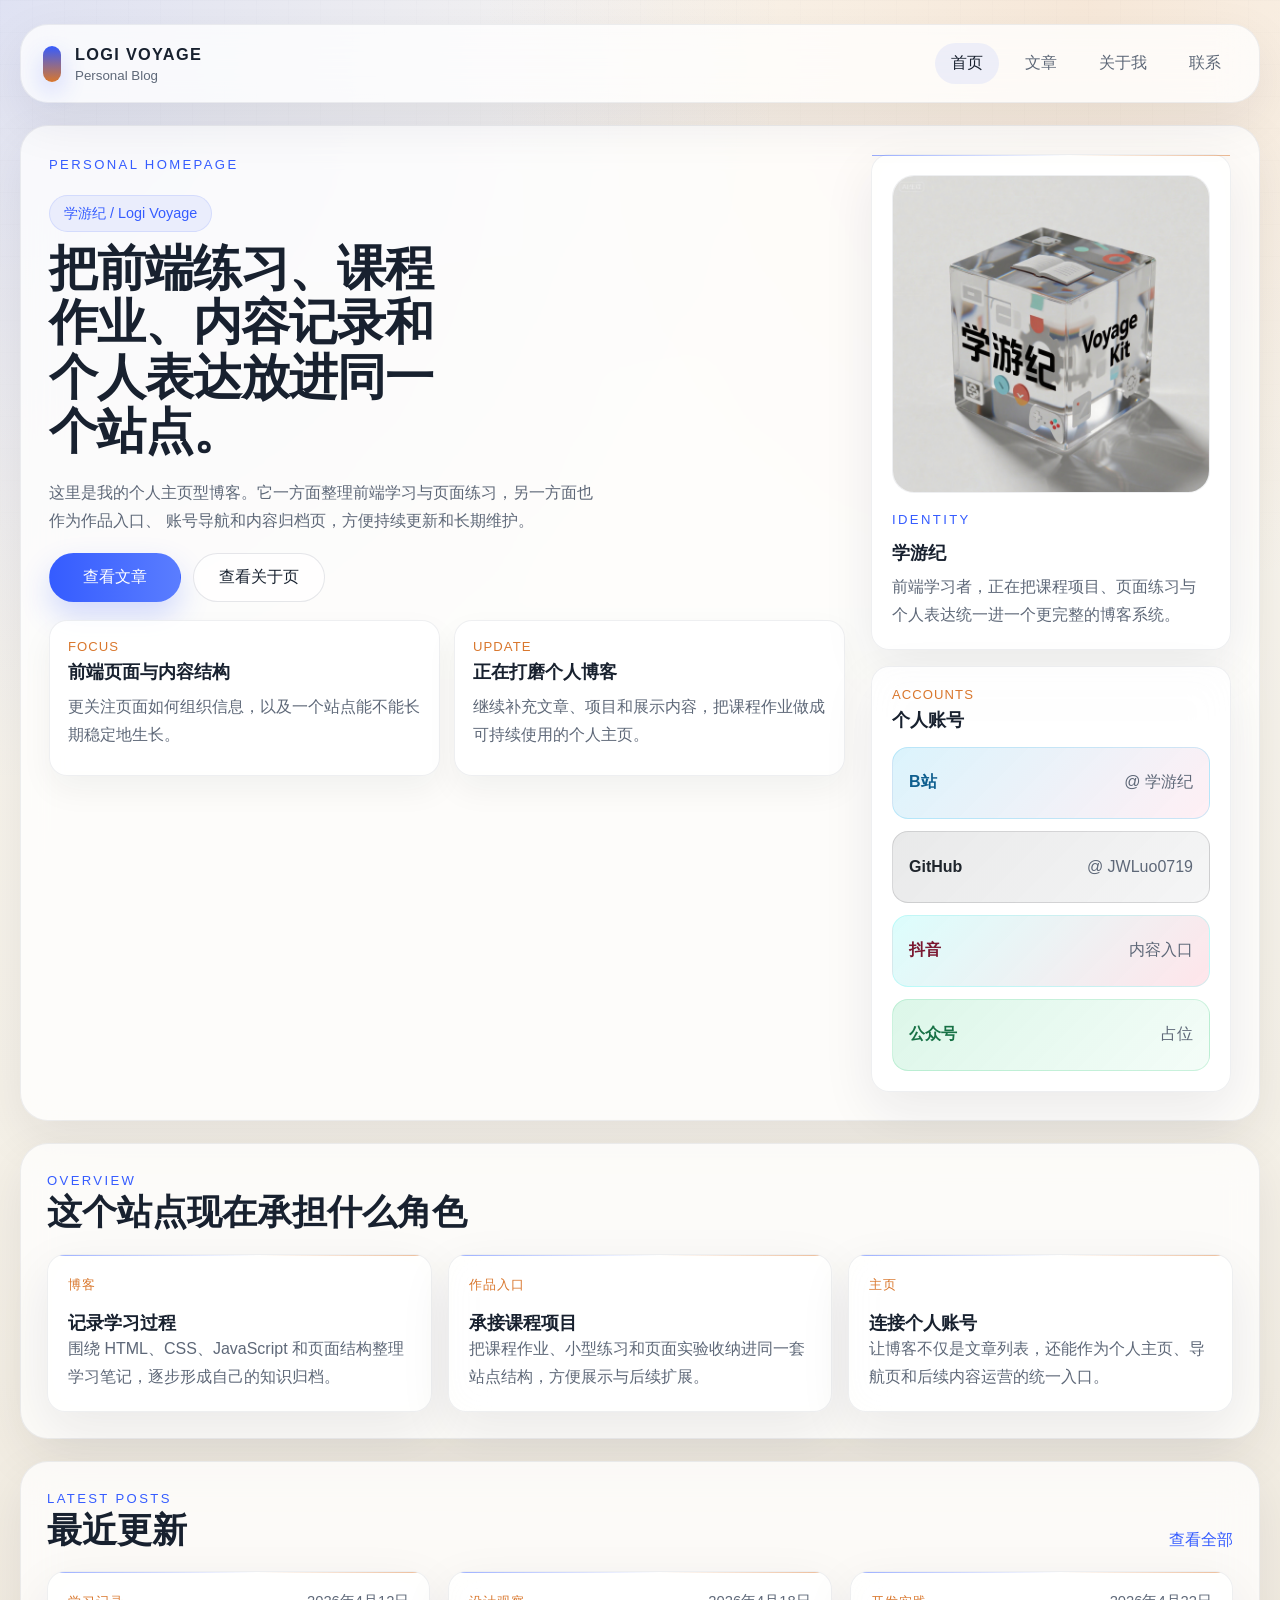
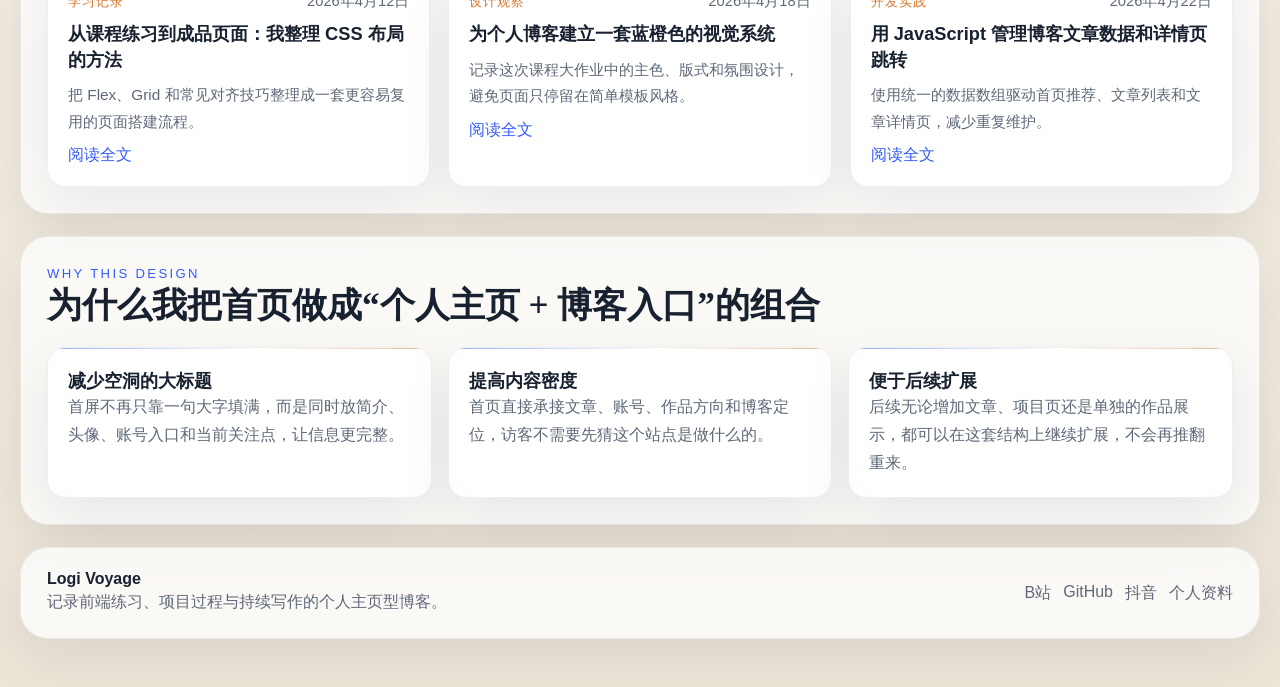
==== commit 0a7da63c: "内容的修改，加上个人信息" ====
--- a/index.html
+++ b/index.html
@@ -35,48 +35,98 @@
 
     <main class="home-main">
       <section class="hero-panel home-hero">
-        <div class="hero-copy">
-          <p class="eyebrow">Personal Blog</p>
-          <h1>把前端练习、课程作业和项目记录放在一个更清爽的首页里。</h1>
+        <div class="hero-copy home-hero-copy">
+          <p class="eyebrow">Personal Homepage</p>
+          <div class="hero-intro">
+            <span class="hero-kicker">学游纪 / Logi Voyage</span>
+            <h1>把前端练习、课程作业、内容记录和个人表达放进同一个站点。</h1>
+          </div>
           <p class="hero-summary">
-            这个站点用于整理我在前端开发、页面结构、设计观察和课程项目中的持续练习。
-            首页不再强调概念视觉，而是把文章入口、个人方向和内容层级放在更前面。
+            这里是我的个人主页型博客。它一方面整理前端学习与页面练习，另一方面也作为作品入口、
+            账号导航和内容归档页，方便持续更新和长期维护。
           </p>
           <div class="hero-actions">
             <a class="button button-primary" href="posts.html">查看文章</a>
-            <a class="button button-secondary" href="profile.html">认识我</a>
+            <a class="button button-secondary" href="profile.html">查看关于页</a>
           </div>
-          <ul class="hero-stats">
-            <li><strong>12</strong><span>篇文章记录</span></li>
-            <li><strong>4</strong><span>个核心页面</span></li>
-            <li><strong>长期</strong><span>持续更新中</span></li>
-          </ul>
+          <div class="home-quick-grid">
+            <article class="quick-card">
+              <span class="post-category">Focus</span>
+              <h3>前端页面与内容结构</h3>
+              <p>更关注页面如何组织信息，以及一个站点能不能长期稳定地生长。</p>
+            </article>
+            <article class="quick-card">
+              <span class="post-category">Update</span>
+              <h3>正在打磨个人博客</h3>
+              <p>继续补充文章、项目和展示内容，把课程作业做成可持续使用的个人主页。</p>
+            </article>
+          </div>
         </div>
 
         <aside class="hero-aside">
-          <article class="profile-card home-profile-card">
-            <div class="home-avatar" aria-hidden="true">LV</div>
+          <article class="profile-card home-profile-panel">
+            <img class="home-avatar-image" src="assets/学游纪.png" alt="学游纪个人头像">
             <div class="home-profile-copy">
-              <p class="eyebrow">Current Focus</p>
-              <h3>前端界面、内容结构、项目整理</h3>
-              <p>更关注页面如何组织信息，以及内容能不能被稳定地阅读和回看。</p>
+              <p class="eyebrow">Identity</p>
+              <h3>学游纪</h3>
+              <p>前端学习者，正在把课程项目、页面练习与个人表达统一进一个更完整的博客系统。</p>
             </div>
           </article>
 
-          <article class="sidebar-card home-note-card">
-            <span class="post-category">Now</span>
-            <h3>首页基调调整</h3>
-            <p>减少强风格视觉，换成更明确的内容入口、更大的留白和更稳定的版面节奏。</p>
-            <ul class="plain-list compact-list">
-              <li>文章优先</li>
-              <li>项目并列展示</li>
-              <li>保留个人表达</li>
-            </ul>
+          <article class="sidebar-card social-card">
+            <div class="social-card-head">
+              <span class="post-category">Accounts</span>
+              <h3>个人账号</h3>
+            </div>
+            <div class="social-links">
+              <a class="social-link social-link--bilibili" href="https://space.bilibili.com/1351101130" target="_blank" rel="noreferrer">
+                <strong>B站</strong>
+                <span>@ 学游纪</span>
+              </a>
+              <a class="social-link social-link--github" href="https://github.com/JWLuo0719" target="_blank" rel="noreferrer">
+                <strong>GitHub</strong>
+                <span>@ JWLuo0719</span>
+              </a>
+              <a class="social-link social-link--douyin" href="https://v.douyin.com/X8Hhjg7VMpU/" target="_blank" rel="noreferrer">
+                <strong>抖音</strong>
+                <span>内容入口</span>
+              </a>
+              <div class="social-link social-link-muted social-link--wechat">
+                <strong>公众号</strong>
+                <span>占位</span>
+              </div>
+            </div>
           </article>
         </aside>
       </section>
 
-      <section class="section-grid">
+      <section class="section-grid home-overview-grid">
+        <div class="section-heading section-heading-inline">
+          <div>
+            <p class="eyebrow">Overview</p>
+            <h2>这个站点现在承担什么角色</h2>
+          </div>
+        </div>
+        <div class="feature-grid home-feature-grid">
+          <article class="feature-card">
+            <span class="feature-tag">博客</span>
+            <h3>记录学习过程</h3>
+            <p>围绕 HTML、CSS、JavaScript 和页面结构整理学习笔记，逐步形成自己的知识归档。</p>
+          </article>
+          <article class="feature-card">
+            <span class="feature-tag">作品入口</span>
+            <h3>承接课程项目</h3>
+            <p>把课程作业、小型练习和页面实验收纳进同一套站点结构，方便展示与后续扩展。</p>
+          </article>
+          <article class="feature-card">
+            <span class="feature-tag">主页</span>
+            <h3>连接个人账号</h3>
+            <p>让博客不仅是文章列表，还能作为个人主页、导航页和后续内容运营的统一入口。</p>
+          </article>
+        </div>
+      </section>
+
+      <section class="section-grid latest-posts-section">
         <div class="section-heading section-heading-inline">
           <div>
             <p class="eyebrow">Latest Posts</p>
@@ -87,51 +137,25 @@
         <div id="featured-posts" class="post-grid"></div>
       </section>
 
-      <section class="section-grid">
+      <section class="section-grid narrative-section">
         <div class="section-heading">
           <div>
-            <p class="eyebrow">Blog Structure</p>
-            <h2>这个博客现在怎么组织内容</h2>
-          </div>
-        </div>
-        <div class="feature-grid home-feature-grid">
-          <article class="feature-card">
-            <span class="feature-tag">文章</span>
-            <h3>记录过程</h3>
-            <p>围绕 HTML、CSS、JavaScript 和页面结构整理学习笔记，尽量写成可复用的经验。</p>
-          </article>
-          <article class="feature-card">
-            <span class="feature-tag">项目</span>
-            <h3>展示作品</h3>
-            <p>把课程作业、小型练习和个人页面统一收纳，形成完整的作品入口。</p>
-          </article>
-          <article class="feature-card">
-            <span class="feature-tag">关于</span>
-            <h3>保留个人表达</h3>
-            <p>在内容之外保留一个更安静的空间，用来放学习方向、节奏和审美偏好。</p>
-          </article>
-        </div>
-      </section>
-
-      <section class="section-grid story-panel">
-        <div class="section-heading">
-          <div>
-            <p class="eyebrow">Why This Shape</p>
-            <h2>为什么首页要从“海报感”改成“目录感”</h2>
+            <p class="eyebrow">Why This Design</p>
+            <h2>为什么我把首页做成“个人主页 + 博客入口”的组合</h2>
           </div>
         </div>
         <div class="story-layout home-story-layout">
           <article class="story-card">
-            <h3>更容易读</h3>
-            <p>首页先承担引导作用，让访客先看到我写什么、做什么，再决定往哪里继续看。</p>
+            <h3>减少空洞的大标题</h3>
+            <p>首屏不再只靠一句大字填满，而是同时放简介、头像、账号入口和当前关注点，让信息更完整。</p>
           </article>
           <article class="story-card">
-            <h3>更容易扩展</h3>
-            <p>后续不管增加文章、项目还是归档页，都能沿着同一套信息结构继续生长。</p>
+            <h3>提高内容密度</h3>
+            <p>首页直接承接文章、账号、作品方向和博客定位，访客不需要先猜这个站点是做什么的。</p>
           </article>
           <article class="story-card">
-            <h3>更像个人主页</h3>
-            <p>它不只是课程作业首页，也应该是一个长期可维护、能体现个人方向的起点。</p>
+            <h3>便于后续扩展</h3>
+            <p>后续无论增加文章、项目页还是单独的作品展示，都可以在这套结构上继续扩展，不会再推翻重来。</p>
           </article>
         </div>
       </section>
@@ -143,7 +167,9 @@
         <p>记录前端练习、项目过程与持续写作的个人主页型博客。</p>
       </div>
       <div class="footer-links">
-        <a href="mailto:student@example.com">student@example.com</a>
+        <a href="https://space.bilibili.com/1351101130" target="_blank" rel="noreferrer">B站</a>
+        <a href="https://github.com/JWLuo0719" target="_blank" rel="noreferrer">GitHub</a>
+        <a href="https://v.douyin.com/X8Hhjg7VMpU/" target="_blank" rel="noreferrer">抖音</a>
         <a href="profile.html">个人资料</a>
       </div>
     </footer>
--- a/styles/site.css
+++ b/styles/site.css
@@ -1,19 +1,20 @@
 :root {
-  --bg: #07111d;
-  --panel: rgba(8, 19, 34, 0.82);
-  --panel-strong: rgba(7, 17, 29, 0.96);
-  --line: rgba(102, 196, 255, 0.2);
-  --line-strong: rgba(255, 138, 48, 0.34);
-  --text: #ecf7ff;
-  --muted: #96b0c8;
-  --accent: #29d6ff;
-  --accent-warm: #ff8a30;
-  --accent-soft: #173047;
-  --shadow: 0 18px 50px rgba(0, 0, 0, 0.28);
+  --bg: #f5f1e8;
+  --bg-alt: #ece4d7;
+  --panel: rgba(255, 255, 255, 0.76);
+  --panel-strong: rgba(255, 255, 255, 0.88);
+  --line: rgba(40, 55, 82, 0.08);
+  --line-strong: rgba(53, 92, 255, 0.18);
+  --text: #18212f;
+  --muted: #5e6878;
+  --accent: #355cff;
+  --accent-warm: #d9772d;
+  --accent-soft: #edf2ff;
+  --shadow: 0 18px 52px rgba(22, 31, 46, 0.08);
   --radius-lg: 28px;
   --radius-md: 18px;
   --radius-sm: 12px;
-  --max-width: 1180px;
+  --max-width: 1240px;
 }
 
 * {
@@ -29,10 +30,22 @@
   min-height: 100vh;
   color: var(--text);
   background:
-    radial-gradient(circle at top left, rgba(41, 214, 255, 0.14), transparent 30%),
-    radial-gradient(circle at top right, rgba(255, 138, 48, 0.14), transparent 28%),
-    linear-gradient(180deg, #091524 0%, #050a12 100%);
-  font-family: "Segoe UI Variable Text", "Microsoft YaHei UI", sans-serif;
+    radial-gradient(circle at top left, rgba(53, 92, 255, 0.14), transparent 30%),
+    radial-gradient(circle at 85% 0, rgba(217, 119, 45, 0.12), transparent 24%),
+    linear-gradient(180deg, #fbf8f1 0%, var(--bg) 48%, var(--bg-alt) 100%);
+  font-family: "PingFang SC", "Hiragino Sans GB", "Microsoft YaHei UI", "Segoe UI", sans-serif;
+}
+
+body::before {
+  content: "";
+  position: fixed;
+  inset: 0;
+  pointer-events: none;
+  background-image:
+    linear-gradient(rgba(24, 33, 47, 0.035) 1px, transparent 1px),
+    linear-gradient(90deg, rgba(24, 33, 47, 0.035) 1px, transparent 1px);
+  background-size: 100% 32px, 32px 100%;
+  mask-image: linear-gradient(180deg, rgba(0, 0, 0, 0.28), transparent 74%);
 }
 
 img {
@@ -50,7 +63,14 @@
   font: inherit;
 }
 
+main {
+  display: grid;
+  gap: 22px;
+}
+
 .page-shell {
+  position: relative;
+  z-index: 1;
   width: min(calc(100% - 32px), var(--max-width));
   margin: 0 auto;
   padding: 24px 0 48px;
@@ -69,11 +89,12 @@
 .post-article,
 .sidebar-card,
 .hero-overlay-card,
-.profile-hero {
-  backdrop-filter: blur(16px);
+.profile-hero,
+.section-grid {
   background: var(--panel);
   border: 1px solid var(--line);
   box-shadow: var(--shadow);
+  backdrop-filter: blur(18px);
 }
 
 .site-header,
@@ -91,13 +112,13 @@
 
 .site-header {
   position: sticky;
-  top: 16px;
+  top: 14px;
   z-index: 20;
   display: flex;
   align-items: center;
   justify-content: space-between;
   gap: 20px;
-  margin-bottom: 28px;
+  margin-bottom: 22px;
   padding: 18px 22px;
 }
 
@@ -108,11 +129,11 @@
 }
 
 .brand-mark {
-  width: 16px;
-  height: 42px;
+  width: 18px;
+  height: 36px;
   border-radius: 999px;
   background: linear-gradient(180deg, var(--accent), var(--accent-warm));
-  box-shadow: 0 0 24px rgba(41, 214, 255, 0.5);
+  box-shadow: 0 10px 24px rgba(53, 92, 255, 0.24);
 }
 
 .brand-text {
@@ -121,7 +142,7 @@
 }
 
 .brand-text strong {
-  font-family: "Bahnschrift SemiBold", "Segoe UI Variable Display", sans-serif;
+  color: var(--text);
   font-size: 1.02rem;
   letter-spacing: 0.08em;
   text-transform: uppercase;
@@ -152,16 +173,16 @@
 .site-nav a:hover,
 .site-nav a.is-active {
   color: var(--text);
-  background: rgba(41, 214, 255, 0.12);
+  background: rgba(53, 92, 255, 0.08);
 }
 
 .nav-toggle {
   display: none;
   width: 46px;
   height: 46px;
-  border: 1px solid var(--line);
+  border: 1px solid rgba(40, 55, 82, 0.1);
   border-radius: 50%;
-  background: rgba(8, 19, 34, 0.9);
+  background: rgba(255, 255, 255, 0.8);
   cursor: pointer;
 }
 
@@ -173,25 +194,6 @@
   background: var(--text);
 }
 
-main {
-  display: grid;
-  gap: 28px;
-}
-
-.hero-panel {
-  display: grid;
-  grid-template-columns: 1.05fr 1fr;
-  gap: 28px;
-  padding: 28px;
-}
-
-.hero-copy,
-.profile-copy {
-  display: grid;
-  align-content: center;
-  gap: 18px;
-}
-
 .eyebrow {
   margin: 0;
   color: var(--accent);
@@ -208,18 +210,25 @@
 }
 
 h1,
+h2,
+h3 {
+  color: var(--text);
+}
+
+h1,
 h2 {
-  font-family: "Bahnschrift SemiBold", "Segoe UI Variable Display", sans-serif;
+  font-family: "Georgia", "Songti SC", "STSong", serif;
 }
 
 h1 {
-  font-size: clamp(2.4rem, 5vw, 4.8rem);
-  line-height: 1.02;
+  font-size: clamp(2.1rem, 4.4vw, 4rem);
+  line-height: 1.08;
+  letter-spacing: -0.02em;
 }
 
 h2 {
-  font-size: clamp(1.6rem, 3vw, 2.5rem);
-  line-height: 1.1;
+  font-size: clamp(1.45rem, 2.8vw, 2.2rem);
+  line-height: 1.16;
 }
 
 h3 {
@@ -230,6 +239,20 @@
 li {
   color: var(--muted);
   line-height: 1.75;
+}
+
+.hero-panel {
+  display: grid;
+  grid-template-columns: 1.05fr 1fr;
+  gap: 28px;
+  padding: 28px;
+}
+
+.hero-copy,
+.profile-copy {
+  display: grid;
+  align-content: center;
+  gap: 18px;
 }
 
 .hero-summary {
@@ -265,14 +288,15 @@
 }
 
 .button-primary {
-  background: linear-gradient(90deg, var(--accent), #6fe6ff);
-  color: #07111d;
-  box-shadow: 0 16px 36px rgba(41, 214, 255, 0.28);
+  color: #ffffff;
+  background: linear-gradient(90deg, var(--accent), #5a7dff);
+  box-shadow: 0 14px 30px rgba(53, 92, 255, 0.22);
 }
 
 .button-secondary {
-  border-color: var(--line);
-  background: rgba(255, 255, 255, 0.03);
+  color: var(--text);
+  border-color: rgba(40, 55, 82, 0.12);
+  background: rgba(255, 255, 255, 0.72);
 }
 
 .hero-stats {
@@ -284,8 +308,8 @@
   min-width: 120px;
   padding: 14px 18px;
   border-radius: var(--radius-md);
-  background: rgba(255, 255, 255, 0.03);
-  border: 1px solid rgba(102, 196, 255, 0.14);
+  background: rgba(255, 255, 255, 0.82);
+  border: 1px solid rgba(40, 55, 82, 0.08);
 }
 
 .hero-stats strong {
@@ -307,7 +331,7 @@
   position: absolute;
   inset: auto 0 0;
   height: 45%;
-  background: linear-gradient(180deg, transparent, rgba(7, 17, 29, 0.88));
+  background: linear-gradient(180deg, transparent, rgba(24, 33, 47, 0.65));
 }
 
 .hero-visual img {
@@ -326,8 +350,8 @@
   gap: 4px;
   padding: 18px 20px;
   border-radius: var(--radius-md);
-  background: rgba(6, 13, 23, 0.68);
-  border-color: rgba(255, 138, 48, 0.22);
+  background: rgba(255, 255, 255, 0.84);
+  border-color: rgba(40, 55, 82, 0.08);
 }
 
 .hero-overlay-card span,
@@ -355,7 +379,7 @@
   align-items: end;
   justify-content: space-between;
   gap: 16px;
-  margin-bottom: 18px;
+  margin-bottom: 20px;
 }
 
 .feature-grid,
@@ -374,8 +398,12 @@
 .story-card,
 .post-card,
 .profile-card,
-.sidebar-card {
-  padding: 22px;
+.sidebar-card,
+.quick-card,
+.account-card,
+.mini-info-card,
+.social-link {
+  padding: 20px;
   border-radius: var(--radius-md);
 }
 
@@ -389,14 +417,15 @@
 .feature-card::before,
 .story-card::before,
 .post-card::before,
-.profile-card::before {
+.profile-card::before,
+.account-card::before {
   content: "";
   position: absolute;
   inset: 0 auto auto 0;
   width: 100%;
   height: 1px;
-  background: linear-gradient(90deg, var(--accent), transparent 50%, var(--accent-warm));
-  opacity: 0.9;
+  background: linear-gradient(90deg, var(--accent), transparent 55%, var(--accent-warm));
+  opacity: 0.5;
 }
 
 .feature-tag {
@@ -410,11 +439,17 @@
 
 .post-card {
   display: grid;
-  gap: 12px;
+  align-content: start;
+  gap: 10px;
+  min-height: 100%;
 }
 
 .post-card p {
   font-size: 0.96rem;
+  display: -webkit-box;
+  -webkit-line-clamp: 3;
+  -webkit-box-orient: vertical;
+  overflow: hidden;
 }
 
 .post-meta {
@@ -424,6 +459,10 @@
   gap: 12px;
 }
 
+.post-card h3 {
+  line-height: 1.38;
+}
+
 .post-meta time {
   color: var(--muted);
   font-size: 0.92rem;
@@ -442,7 +481,7 @@
   align-items: center;
   justify-content: space-between;
   gap: 24px;
-  margin-top: 28px;
+  margin-top: 22px;
   padding: 22px 26px;
 }
 
@@ -456,7 +495,7 @@
 }
 
 .page-banner h1 {
-  max-width: 14ch;
+  max-width: 16ch;
   margin: 10px 0 16px;
 }
 
@@ -479,22 +518,22 @@
   width: 100%;
   padding: 15px 18px;
   color: var(--text);
-  background: rgba(4, 12, 21, 0.96);
-  border: 1px solid var(--line);
+  background: rgba(255, 255, 255, 0.82);
+  border: 1px solid rgba(40, 55, 82, 0.1);
   border-radius: var(--radius-sm);
   outline: none;
 }
 
 .search-box input:focus {
   border-color: var(--accent);
-  box-shadow: 0 0 0 3px rgba(41, 214, 255, 0.14);
+  box-shadow: 0 0 0 3px rgba(53, 92, 255, 0.14);
 }
 
 .chip {
   padding: 10px 16px;
-  border: 1px solid var(--line);
+  border: 1px solid rgba(40, 55, 82, 0.1);
   color: var(--muted);
-  background: rgba(255, 255, 255, 0.03);
+  background: rgba(255, 255, 255, 0.8);
   cursor: pointer;
   transition: 0.25s ease;
 }
@@ -502,8 +541,8 @@
 .chip.is-active,
 .chip:hover {
   color: var(--text);
-  border-color: rgba(255, 138, 48, 0.36);
-  background: rgba(255, 138, 48, 0.12);
+  border-color: rgba(53, 92, 255, 0.22);
+  background: rgba(53, 92, 255, 0.08);
 }
 
 .results-meta {
@@ -519,6 +558,70 @@
   display: grid;
   grid-template-columns: minmax(0, 1.55fr) 320px;
   gap: 22px;
+}
+
+.post-hero-refined {
+  display: grid;
+  gap: 18px;
+}
+
+.post-hero-main {
+  display: grid;
+  grid-template-columns: minmax(0, 1.1fr) 360px;
+  gap: 24px;
+  align-items: start;
+}
+
+.post-hero-copy {
+  display: grid;
+  gap: 14px;
+}
+
+.post-hero-copy .post-title {
+  margin: 0;
+  max-width: 16ch;
+  font-size: clamp(2rem, 3.8vw, 3.25rem);
+  line-height: 1.14;
+}
+
+.post-lead {
+  max-width: 60ch;
+  font-size: 1.02rem;
+}
+
+.post-meta-refined {
+  width: fit-content;
+  padding: 8px 14px;
+  border-radius: 999px;
+  background: rgba(53, 92, 255, 0.06);
+  border: 1px solid rgba(53, 92, 255, 0.1);
+}
+
+.post-hero-cover-wrap {
+  padding: 12px;
+  border-radius: 22px;
+  background: rgba(255, 255, 255, 0.76);
+  border: 1px solid rgba(40, 55, 82, 0.08);
+}
+
+.post-hero-cover-wrap img {
+  margin-top: 0;
+  height: 100%;
+  min-height: 280px;
+  border-radius: 16px;
+}
+
+.post-hero-notes {
+  display: grid;
+  grid-template-columns: repeat(2, minmax(0, 1fr));
+  gap: 16px;
+}
+
+.post-hero-notes .mini-info-card h3,
+.sidebar-card h3,
+.quick-card h3,
+.account-card h3 {
+  line-height: 1.36;
 }
 
 .post-hero img {
@@ -535,30 +638,56 @@
 
 .post-article {
   display: grid;
-  gap: 18px;
+  gap: 20px;
+  padding: 32px;
+  background: rgba(255, 255, 255, 0.82);
 }
 
 .article-block {
   display: grid;
-  gap: 8px;
+  gap: 14px;
+  padding-bottom: 16px;
+  border-bottom: 1px solid rgba(40, 55, 82, 0.08);
 }
 
 .article-block h2 {
-  font-size: 1.24rem;
+  font-size: 1.36rem;
+  line-height: 1.3;
+}
+
+.article-block:last-child {
+  padding-bottom: 0;
+  border-bottom: none;
 }
 
 .article-list {
   margin: 0;
-  padding-left: 20px;
+  padding-left: 22px;
 }
 
 .article-list li + li {
-  margin-top: 8px;
+  margin-top: 10px;
 }
 
 .sidebar-stack {
   display: grid;
   gap: 18px;
+}
+
+.post-sidebar-refined {
+  align-content: start;
+}
+
+.sidebar-card {
+  display: grid;
+  align-content: start;
+  gap: 12px;
+  min-height: 100%;
+}
+
+.sidebar-card-emphasis {
+  background: rgba(247, 249, 255, 0.9);
+  border-color: rgba(53, 92, 255, 0.12);
 }
 
 .recommend-list,
@@ -585,10 +714,10 @@
   aspect-ratio: 1;
   border-radius: 32px;
   background:
-    radial-gradient(circle at 35% 30%, rgba(41, 214, 255, 0.42), transparent 24%),
-    linear-gradient(135deg, rgba(41, 214, 255, 0.2), rgba(255, 138, 48, 0.2)),
-    rgba(255, 255, 255, 0.04);
-  border: 1px solid rgba(102, 196, 255, 0.24);
+    radial-gradient(circle at 35% 30%, rgba(53, 92, 255, 0.28), transparent 24%),
+    linear-gradient(135deg, rgba(53, 92, 255, 0.18), rgba(217, 119, 45, 0.18)),
+    rgba(255, 255, 255, 0.08);
+  border: 1px solid rgba(53, 92, 255, 0.16);
   overflow: hidden;
 }
 
@@ -599,15 +728,15 @@
   background:
     radial-gradient(circle at 50% 28%, rgba(255, 255, 255, 0.92) 0 12%, transparent 12.5%),
     radial-gradient(circle at 50% 56%, rgba(255, 255, 255, 0.78) 0 24%, transparent 24.5%),
-    linear-gradient(180deg, transparent 0 55%, rgba(255, 138, 48, 0.8) 55% 58%, transparent 58%);
+    linear-gradient(180deg, transparent 0 55%, rgba(217, 119, 45, 0.8) 55% 58%, transparent 58%);
   opacity: 0.85;
 }
 
 .profile-badges span {
   padding: 10px 14px;
   border-radius: 999px;
-  background: rgba(255, 255, 255, 0.04);
-  border: 1px solid rgba(102, 196, 255, 0.14);
+  background: rgba(255, 255, 255, 0.8);
+  border: 1px solid rgba(40, 55, 82, 0.08);
   color: var(--text);
 }
 
@@ -615,6 +744,11 @@
   grid-template-columns: repeat(3, minmax(0, 1fr));
 }
 
+.compact-list {
+  margin: 0;
+  padding-left: 18px;
+}
+
 .timeline {
   display: grid;
   gap: 14px;
@@ -624,10 +758,10 @@
   display: grid;
   grid-template-columns: 58px minmax(0, 1fr);
   gap: 18px;
-  padding: 20px 22px;
+  padding: 18px 20px;
   border-radius: var(--radius-md);
-  background: rgba(255, 255, 255, 0.03);
-  border: 1px solid rgba(102, 196, 255, 0.12);
+  background: rgba(255, 255, 255, 0.82);
+  border: 1px solid rgba(40, 55, 82, 0.08);
 }
 
 .timeline-item span {
@@ -636,17 +770,17 @@
   width: 58px;
   height: 58px;
   border-radius: 18px;
-  color: #07111d;
+  color: #ffffff;
   background: linear-gradient(180deg, var(--accent), var(--accent-warm));
-  font-family: "Bahnschrift SemiBold", "Segoe UI Variable Display", sans-serif;
+  font-weight: 700;
 }
 
 .empty-state {
   padding: 28px;
   text-align: center;
   border-radius: var(--radius-md);
-  background: rgba(255, 255, 255, 0.03);
-  border: 1px dashed rgba(102, 196, 255, 0.24);
+  background: rgba(255, 255, 255, 0.82);
+  border: 1px dashed rgba(53, 92, 255, 0.22);
 }
 
 @media (max-width: 960px) {
@@ -668,6 +802,11 @@
     height: 260px;
   }
 
+  .post-hero-main,
+  .post-hero-notes {
+    grid-template-columns: 1fr;
+  }
+
   .site-footer {
     flex-direction: column;
     align-items: flex-start;
@@ -720,6 +859,11 @@
     font-size: clamp(2rem, 11vw, 3rem);
   }
 
+  .post-hero-copy .post-title {
+    max-width: none;
+    font-size: clamp(1.9rem, 8vw, 2.7rem);
+  }
+
   .hero-overlay-card {
     left: 14px;
     right: 14px;
--- a/styles/home.css
+++ b/styles/home.css
@@ -1,328 +1,361 @@
-body.home-page {
-  color: #18212f;
-  background:
-    radial-gradient(circle at top left, rgba(53, 92, 255, 0.14), transparent 30%),
-    radial-gradient(circle at 85% 0, rgba(217, 119, 45, 0.12), transparent 24%),
-    linear-gradient(180deg, #fbf8f1 0%, #f5f1e8 48%, #ece4d7 100%);
-  font-family: "PingFang SC", "Hiragino Sans GB", "Microsoft YaHei UI", "Segoe UI", sans-serif;
-}
-
-body.home-page::before {
-  content: "";
-  position: fixed;
-  inset: 0;
-  pointer-events: none;
-  background-image:
-    linear-gradient(rgba(24, 33, 47, 0.035) 1px, transparent 1px),
-    linear-gradient(90deg, rgba(24, 33, 47, 0.035) 1px, transparent 1px);
-  background-size: 100% 32px, 32px 100%;
-  mask-image: linear-gradient(180deg, rgba(0, 0, 0, 0.3), transparent 72%);
-}
-
-body.home-page .page-shell {
-  position: relative;
-  z-index: 1;
-  width: min(calc(100% - 32px), 1240px);
-}
-
-body.home-page .site-header,
-body.home-page .site-footer,
-body.home-page .hero-panel,
-body.home-page .section-grid {
+body.home-page .home-main {
+  gap: 22px;
+}
+
+body.home-page .home-hero {
+  grid-template-columns: minmax(0, 1.25fr) 360px;
+  gap: 26px;
+  align-items: start;
+}
+
+body.home-page .home-hero-copy {
+  gap: 18px;
+}
+
+body.home-page .hero-intro {
+  display: grid;
+  gap: 10px;
+}
+
+body.home-page .hero-kicker {
+  display: inline-flex;
+  align-items: center;
+  width: fit-content;
+  padding: 8px 14px;
+  border-radius: 999px;
+  color: var(--accent);
+  background: rgba(53, 92, 255, 0.08);
+  border: 1px solid rgba(53, 92, 255, 0.12);
+  font-size: 0.9rem;
+}
+
+body.home-page h1 {
+  max-width: 16ch;
+  font-size: clamp(1.95rem, 3.8vw, 3.1rem);
+  line-height: 1.12;
+}
+
+body.home-page .hero-summary {
+  max-width: 60ch;
+}
+
+body.home-page .home-quick-grid {
+  display: grid;
+  grid-template-columns: repeat(2, minmax(0, 1fr));
+  gap: 14px;
+}
+
+body.home-page .quick-card {
+  display: grid;
+  align-content: start;
+  min-height: 156px;
+  padding: 18px 18px 16px;
+  border-radius: var(--radius-md);
+  background: rgba(255, 255, 255, 0.82);
+  border: 1px solid rgba(40, 55, 82, 0.08);
+  box-shadow: 0 14px 32px rgba(22, 31, 46, 0.05);
+}
+
+body.home-page .quick-card h3 {
+  margin: 6px 0 8px;
+}
+
+body.home-page .hero-aside {
+  display: grid;
+  gap: 16px;
+}
+
+body.home-page .home-profile-panel {
+  display: grid;
+  gap: 16px;
+}
+
+body.home-page .home-avatar-image {
+  width: 100%;
+  aspect-ratio: 1;
+  object-fit: cover;
+  border-radius: 22px;
+  border: 1px solid rgba(40, 55, 82, 0.08);
+  background: rgba(255, 255, 255, 0.9);
+}
+
+body.home-page .home-profile-copy {
+  display: grid;
+  gap: 8px;
+}
+
+body.home-page .social-card {
+  display: grid;
+  gap: 14px;
+}
+
+body.home-page .social-card-head {
+  display: grid;
+  gap: 6px;
+}
+
+body.home-page .social-links {
+  display: grid;
+  gap: 12px;
+}
+
+body.home-page .social-link {
+  display: flex;
+  align-items: center;
+  justify-content: space-between;
+  gap: 14px;
+  padding: 14px 16px;
+  border-radius: 16px;
+  background: rgba(255, 255, 255, 0.84);
+  border: 1px solid rgba(40, 55, 82, 0.08);
+  transition: transform 0.2s ease, border-color 0.2s ease;
+  min-height: 72px;
+}
+
+body.home-page .social-link:hover {
+  transform: translateY(-2px);
+  border-color: rgba(53, 92, 255, 0.18);
+}
+
+body.home-page .social-link strong,
+body.home-page .social-link span {
+  color: var(--text);
+}
+
+body.home-page .social-link span {
+  color: var(--muted);
+  text-align: right;
+}
+
+body.home-page .social-link-muted {
+  cursor: default;
+}
+
+body.home-page .social-link-muted:hover {
+  transform: none;
+  border-color: rgba(40, 55, 82, 0.08);
+}
+
+body.home-page .social-link--bilibili {
+  background:
+    linear-gradient(135deg, rgba(0, 174, 236, 0.14), rgba(255, 102, 153, 0.1)),
+    rgba(255, 255, 255, 0.9);
+  border-color: rgba(0, 174, 236, 0.18);
+}
+
+body.home-page .social-link--bilibili strong {
+  color: #0f5f8f;
+}
+
+body.home-page .social-link--github {
+  background:
+    linear-gradient(135deg, rgba(36, 41, 46, 0.1), rgba(88, 96, 105, 0.06)),
+    rgba(255, 255, 255, 0.9);
+  border-color: rgba(36, 41, 46, 0.14);
+}
+
+body.home-page .social-link--github strong {
+  color: #1f252c;
+}
+
+body.home-page .social-link--douyin {
+  background:
+    linear-gradient(135deg, rgba(37, 244, 238, 0.16), rgba(254, 44, 85, 0.12)),
+    rgba(255, 255, 255, 0.9);
+  border-color: rgba(37, 244, 238, 0.18);
+}
+
+body.home-page .social-link--douyin strong {
+  color: #7a1830;
+}
+
+body.home-page .social-link--wechat {
+  background:
+    linear-gradient(135deg, rgba(7, 193, 96, 0.14), rgba(119, 226, 168, 0.08)),
+    rgba(255, 255, 255, 0.9);
+  border-color: rgba(7, 193, 96, 0.16);
+}
+
+body.home-page .social-link--wechat strong {
+  color: #177145;
+}
+
+body.home-page .home-overview-grid,
+body.home-page .latest-posts-section,
+body.home-page .narrative-section {
   background: rgba(255, 255, 255, 0.74);
-  border: 1px solid rgba(40, 55, 82, 0.08);
-  box-shadow: 0 18px 52px rgba(22, 31, 46, 0.08);
-  backdrop-filter: blur(18px);
-}
-
-body.home-page .site-header,
-body.home-page .site-footer,
-body.home-page .hero-panel,
-body.home-page .section-grid {
-  border-radius: 28px;
-}
-
-body.home-page .site-header {
-  top: 14px;
-}
-
-body.home-page .brand-mark {
-  width: 18px;
-  height: 36px;
-  border-radius: 999px;
-  background: linear-gradient(180deg, #355cff, #d9772d);
-  box-shadow: 0 10px 24px rgba(53, 92, 255, 0.24);
-}
-
-body.home-page .brand-text strong {
-  color: #18212f;
-}
-
-body.home-page .brand-text small,
-body.home-page p,
-body.home-page li,
-body.home-page .site-nav a {
-  color: #5e6878;
-}
-
-body.home-page .site-nav a:hover,
-body.home-page .site-nav a.is-active {
-  color: #18212f;
-  background: rgba(53, 92, 255, 0.08);
-}
-
-body.home-page .nav-toggle {
-  border-color: rgba(40, 55, 82, 0.1);
+}
+
+body.home-page .home-story-layout,
+body.home-page .home-feature-grid {
+  gap: 16px;
+}
+
+.page-banner-split {
+  display: grid;
+  grid-template-columns: minmax(0, 1.2fr) 300px;
+  gap: 24px;
+  align-items: start;
+}
+
+.page-banner-copy {
+  display: grid;
+  gap: 12px;
+}
+
+.page-banner-copy h1 {
+  max-width: 16ch;
+  font-size: clamp(1.8rem, 3.2vw, 2.65rem);
+  line-height: 1.15;
+}
+
+.page-banner-side {
+  display: grid;
+}
+
+.mini-info-card {
+  display: grid;
+  align-content: start;
+  min-height: 100%;
+  padding: 20px;
+  border-radius: var(--radius-md);
+  background: rgba(255, 255, 255, 0.82);
+  border: 1px solid rgba(40, 55, 82, 0.08);
+  box-shadow: 0 14px 32px rgba(22, 31, 46, 0.05);
+}
+
+.mini-info-card h3 {
+  margin: 8px 0 10px;
+}
+
+.profile-hero-expanded {
+  grid-template-columns: 320px minmax(0, 1fr);
+  align-items: start;
+}
+
+.profile-avatar-image-wrap {
+  width: 100%;
+  padding: 14px;
   background: rgba(255, 255, 255, 0.8);
 }
 
-body.home-page .nav-toggle span {
-  background: #18212f;
-}
-
-body.home-page main {
-  gap: 22px;
-}
-
-body.home-page .hero-panel {
-  grid-template-columns: minmax(0, 1.2fr) 360px;
-  gap: 24px;
-  align-items: stretch;
-  padding: 30px;
-}
-
-body.home-page .hero-copy {
+.profile-avatar-image {
+  width: 100%;
+  aspect-ratio: 1;
+  object-fit: cover;
+  border-radius: 26px;
+}
+
+.profile-heading-block {
+  display: grid;
+  gap: 12px;
+}
+
+.profile-heading-block h1 {
+  font-size: clamp(1.95rem, 3.5vw, 2.9rem);
+  line-height: 1.14;
+}
+
+.profile-social-section .account-grid {
+  display: grid;
+  grid-template-columns: repeat(4, minmax(0, 1fr));
   gap: 16px;
 }
 
-body.home-page .eyebrow,
-body.home-page .feature-tag,
-body.home-page .post-category {
-  color: #355cff;
-}
-
-body.home-page h1,
-body.home-page h2,
-body.home-page h3 {
-  color: #18212f;
-  font-family: "Georgia", "Songti SC", "STSong", serif;
-}
-
-body.home-page h1 {
-  max-width: 12ch;
-  letter-spacing: -0.02em;
-}
-
-body.home-page .hero-summary {
-  max-width: 56ch;
-  font-size: 1rem;
-}
-
-body.home-page .button {
-  min-width: 128px;
-  border-radius: 999px;
-}
-
-body.home-page .button-primary {
-  color: #ffffff;
-  background: linear-gradient(90deg, #355cff, #5a7dff);
-  box-shadow: 0 14px 30px rgba(53, 92, 255, 0.22);
-}
-
-body.home-page .button-secondary {
-  color: #18212f;
-  border-color: rgba(40, 55, 82, 0.12);
-  background: rgba(255, 255, 255, 0.72);
-}
-
-body.home-page .hero-stats {
-  margin-top: 2px;
-}
-
-body.home-page .hero-stats li,
-body.home-page .profile-card,
-body.home-page .sidebar-card,
-body.home-page .feature-card,
-body.home-page .story-card,
-body.home-page .post-card {
+.account-card {
+  display: grid;
+  align-content: start;
+  gap: 10px;
+  min-height: 220px;
+  padding: 22px;
+  border-radius: var(--radius-md);
   background: rgba(255, 255, 255, 0.82);
   border: 1px solid rgba(40, 55, 82, 0.08);
-  box-shadow: 0 14px 32px rgba(22, 31, 46, 0.06);
-}
-
-body.home-page .hero-stats li strong {
-  color: #18212f;
-}
-
-body.home-page .hero-stats li span {
-  display: block;
-  color: #5e6878;
-}
-
-body.home-page .hero-aside {
-  display: grid;
-  gap: 16px;
-}
-
-body.home-page .home-profile-card {
-  display: grid;
-  grid-template-columns: 84px minmax(0, 1fr);
-  gap: 18px;
-  align-items: center;
-}
-
-body.home-page .home-avatar {
-  display: grid;
-  place-items: center;
-  width: 84px;
-  aspect-ratio: 1;
-  border-radius: 26px;
-  color: #ffffff;
-  font-size: 1.35rem;
-  font-weight: 700;
-  letter-spacing: 0.08em;
-  background:
-    radial-gradient(circle at 30% 28%, rgba(255, 255, 255, 0.5), transparent 20%),
-    linear-gradient(135deg, #355cff, #d9772d);
-  box-shadow: inset 0 1px 0 rgba(255, 255, 255, 0.24);
-}
-
-body.home-page .home-profile-copy {
-  display: grid;
-  gap: 8px;
-}
-
-body.home-page .home-note-card {
-  display: grid;
-  gap: 12px;
-}
-
-body.home-page .home-note-card h3 {
-  font-size: 1.08rem;
-}
-
-body.home-page .compact-list {
-  margin: 0;
-  padding-left: 18px;
-  display: grid;
-  gap: 8px;
-}
-
-body.home-page .section-grid {
-  padding: 26px 28px;
-}
-
-body.home-page .section-heading {
-  margin-bottom: 16px;
-}
-
-body.home-page .section-heading-inline {
-  align-items: center;
-}
-
-body.home-page .feature-grid,
-body.home-page .story-layout {
-  gap: 16px;
-}
-
-body.home-page .feature-card,
-body.home-page .story-card,
-body.home-page .post-card {
-  position: relative;
-  overflow: hidden;
-}
-
-body.home-page .feature-card::before,
-body.home-page .story-card::before,
-body.home-page .post-card::before {
-  background: linear-gradient(90deg, #355cff, transparent 55%, #d9772d);
-  opacity: 0.5;
-}
-
-body.home-page .feature-card {
-  min-height: 100%;
-}
-
-body.home-page .feature-card p,
-body.home-page .story-card p,
-body.home-page .post-card p {
-  color: #5e6878;
-}
-
-body.home-page .post-grid {
-  grid-template-columns: repeat(3, minmax(0, 1fr));
-}
-
-body.home-page .post-card {
-  gap: 10px;
-}
-
-body.home-page .post-meta {
-  align-items: center;
-}
-
-body.home-page .post-meta span {
-  color: #d9772d;
-}
-
-body.home-page .text-link {
-  color: #355cff;
-}
-
-body.home-page .text-link:hover,
-body.home-page .footer-links a:hover {
-  color: #18212f;
-}
-
-body.home-page .site-footer {
-  align-items: center;
-}
-
-body.home-page .site-footer strong,
-body.home-page .footer-links a {
-  color: #18212f;
-}
-
-body.home-page .footer-links {
-  gap: 14px;
-}
-
-@media (max-width: 960px) {
-  body.home-page .hero-panel,
-  body.home-page .post-grid,
-  body.home-page .feature-grid,
-  body.home-page .story-layout {
+  box-shadow: 0 14px 32px rgba(22, 31, 46, 0.05);
+  transition: transform 0.2s ease, border-color 0.2s ease;
+}
+
+.account-card:hover {
+  transform: translateY(-3px);
+  border-color: rgba(53, 92, 255, 0.18);
+}
+
+.account-card-muted:hover {
+  transform: none;
+  border-color: rgba(40, 55, 82, 0.08);
+}
+
+.account-card--bilibili {
+  background:
+    linear-gradient(135deg, rgba(0, 174, 236, 0.16), rgba(255, 102, 153, 0.1)),
+    rgba(255, 255, 255, 0.9);
+  border-color: rgba(0, 174, 236, 0.18);
+}
+
+.account-card--bilibili .feature-tag,
+.account-card--bilibili h3 {
+  color: #0f5f8f;
+}
+
+.account-card--github {
+  background:
+    linear-gradient(135deg, rgba(36, 41, 46, 0.12), rgba(88, 96, 105, 0.07)),
+    rgba(255, 255, 255, 0.9);
+  border-color: rgba(36, 41, 46, 0.14);
+}
+
+.account-card--github .feature-tag,
+.account-card--github h3 {
+  color: #1f252c;
+}
+
+.account-card--douyin {
+  background:
+    linear-gradient(135deg, rgba(37, 244, 238, 0.18), rgba(254, 44, 85, 0.12)),
+    rgba(255, 255, 255, 0.9);
+  border-color: rgba(37, 244, 238, 0.18);
+}
+
+.account-card--douyin .feature-tag,
+.account-card--douyin h3 {
+  color: #7a1830;
+}
+
+.account-card--wechat {
+  background:
+    linear-gradient(135deg, rgba(7, 193, 96, 0.14), rgba(119, 226, 168, 0.08)),
+    rgba(255, 255, 255, 0.9);
+  border-color: rgba(7, 193, 96, 0.16);
+}
+
+.account-card--wechat .feature-tag,
+.account-card--wechat h3 {
+  color: #177145;
+}
+
+.account-card p {
+  line-height: 1.72;
+}
+
+@media (max-width: 1100px) {
+  body.home-page .home-hero,
+  .page-banner-split,
+  .profile-hero-expanded,
+  .profile-social-section .account-grid {
     grid-template-columns: 1fr;
   }
-
-  body.home-page .hero-panel {
-    padding: 24px;
+}
+
+@media (max-width: 760px) {
+  body.home-page h1,
+  .page-banner-copy h1,
+  .profile-heading-block h1 {
+    max-width: none;
+    font-size: clamp(1.9rem, 8vw, 2.8rem);
   }
-}
-
-@media (max-width: 760px) {
-  body.home-page .page-shell {
-    width: min(calc(100% - 20px), 1240px);
-  }
-
-  body.home-page .site-header,
-  body.home-page .site-footer,
-  body.home-page .hero-panel,
-  body.home-page .section-grid {
-    border-radius: 24px;
-  }
-
-  body.home-page .hero-panel,
-  body.home-page .section-grid {
-    padding: 20px;
-  }
-
-  body.home-page .home-profile-card {
+
+  body.home-page .home-quick-grid,
+  .profile-social-section .account-grid {
     grid-template-columns: 1fr;
   }
-
-  body.home-page h1 {
-    max-width: none;
-    font-size: clamp(2rem, 10vw, 3.25rem);
-  }
-}
+}
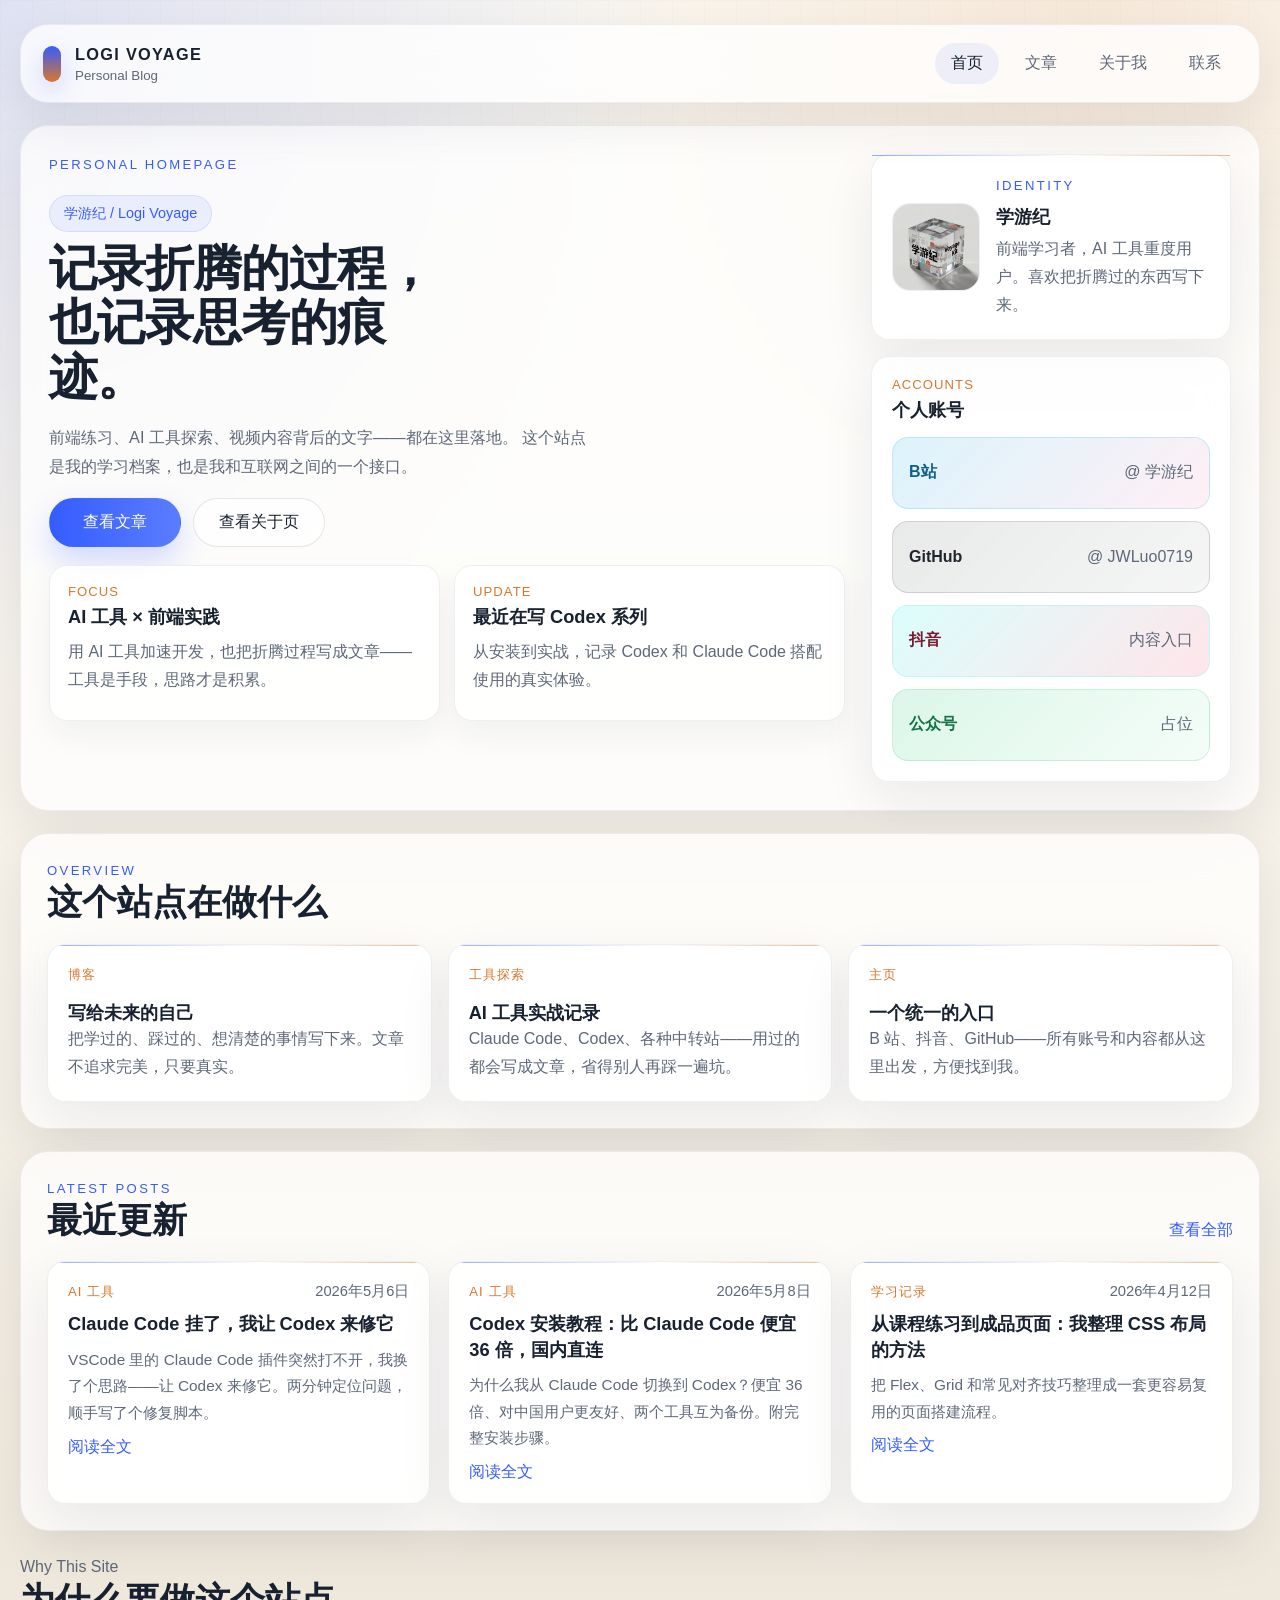
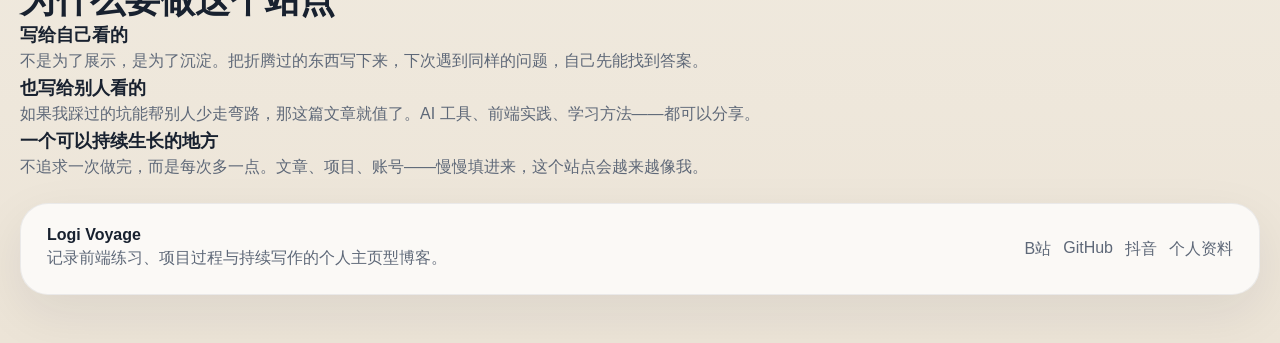
==== commit b916d828: "微调页面布局" ====
--- a/index.html
+++ b/index.html
@@ -39,11 +39,11 @@
           <p class="eyebrow">Personal Homepage</p>
           <div class="hero-intro">
             <span class="hero-kicker">学游纪 / Logi Voyage</span>
-            <h1>把前端练习、课程作业、内容记录和个人表达放进同一个站点。</h1>
+            <h1>记录折腾的过程，也记录思考的痕迹。</h1>
           </div>
           <p class="hero-summary">
-            这里是我的个人主页型博客。它一方面整理前端学习与页面练习，另一方面也作为作品入口、
-            账号导航和内容归档页，方便持续更新和长期维护。
+            前端练习、AI 工具探索、视频内容背后的文字——都在这里落地。
+            这个站点是我的学习档案，也是我和互联网之间的一个接口。
           </p>
           <div class="hero-actions">
             <a class="button button-primary" href="posts.html">查看文章</a>
@@ -52,13 +52,13 @@
           <div class="home-quick-grid">
             <article class="quick-card">
               <span class="post-category">Focus</span>
-              <h3>前端页面与内容结构</h3>
-              <p>更关注页面如何组织信息，以及一个站点能不能长期稳定地生长。</p>
+              <h3>AI 工具 × 前端实践</h3>
+              <p>用 AI 工具加速开发，也把折腾过程写成文章——工具是手段，思路才是积累。</p>
             </article>
             <article class="quick-card">
               <span class="post-category">Update</span>
-              <h3>正在打磨个人博客</h3>
-              <p>继续补充文章、项目和展示内容，把课程作业做成可持续使用的个人主页。</p>
+              <h3>最近在写 Codex 系列</h3>
+              <p>从安装到实战，记录 Codex 和 Claude Code 搭配使用的真实体验。</p>
             </article>
           </div>
         </div>
@@ -69,7 +69,7 @@
             <div class="home-profile-copy">
               <p class="eyebrow">Identity</p>
               <h3>学游纪</h3>
-              <p>前端学习者，正在把课程项目、页面练习与个人表达统一进一个更完整的博客系统。</p>
+              <p>前端学习者，AI 工具重度用户。喜欢把折腾过的东西写下来。</p>
             </div>
           </article>
 
@@ -104,24 +104,24 @@
         <div class="section-heading section-heading-inline">
           <div>
             <p class="eyebrow">Overview</p>
-            <h2>这个站点现在承担什么角色</h2>
+            <h2>这个站点在做什么</h2>
           </div>
         </div>
         <div class="feature-grid home-feature-grid">
           <article class="feature-card">
             <span class="feature-tag">博客</span>
-            <h3>记录学习过程</h3>
-            <p>围绕 HTML、CSS、JavaScript 和页面结构整理学习笔记，逐步形成自己的知识归档。</p>
+            <h3>写给未来的自己</h3>
+            <p>把学过的、踩过的、想清楚的事情写下来。文章不追求完美，只要真实。</p>
           </article>
           <article class="feature-card">
-            <span class="feature-tag">作品入口</span>
-            <h3>承接课程项目</h3>
-            <p>把课程作业、小型练习和页面实验收纳进同一套站点结构，方便展示与后续扩展。</p>
+            <span class="feature-tag">工具探索</span>
+            <h3>AI 工具实战记录</h3>
+            <p>Claude Code、Codex、各种中转站——用过的都会写成文章，省得别人再踩一遍坑。</p>
           </article>
           <article class="feature-card">
             <span class="feature-tag">主页</span>
-            <h3>连接个人账号</h3>
-            <p>让博客不仅是文章列表，还能作为个人主页、导航页和后续内容运营的统一入口。</p>
+            <h3>一个统一的入口</h3>
+            <p>B 站、抖音、GitHub——所有账号和内容都从这里出发，方便找到我。</p>
           </article>
         </div>
       </section>
@@ -137,25 +137,25 @@
         <div id="featured-posts" class="post-grid"></div>
       </section>
 
-      <section class="section-grid narrative-section">
-        <div class="section-heading">
+      <section class=”section-grid narrative-section”>
+        <div class=”section-heading”>
           <div>
-            <p class="eyebrow">Why This Design</p>
-            <h2>为什么我把首页做成“个人主页 + 博客入口”的组合</h2>
+            <p class=”eyebrow”>Why This Site</p>
+            <h2>为什么要做这个站点</h2>
           </div>
         </div>
-        <div class="story-layout home-story-layout">
-          <article class="story-card">
-            <h3>减少空洞的大标题</h3>
-            <p>首屏不再只靠一句大字填满，而是同时放简介、头像、账号入口和当前关注点，让信息更完整。</p>
+        <div class=”story-layout home-story-layout”>
+          <article class=”story-card”>
+            <h3>写给自己看的</h3>
+            <p>不是为了展示，是为了沉淀。把折腾过的东西写下来，下次遇到同样的问题，自己先能找到答案。</p>
           </article>
-          <article class="story-card">
-            <h3>提高内容密度</h3>
-            <p>首页直接承接文章、账号、作品方向和博客定位，访客不需要先猜这个站点是做什么的。</p>
+          <article class=”story-card”>
+            <h3>也写给别人看的</h3>
+            <p>如果我踩过的坑能帮别人少走弯路，那这篇文章就值了。AI 工具、前端实践、学习方法——都可以分享。</p>
           </article>
-          <article class="story-card">
-            <h3>便于后续扩展</h3>
-            <p>后续无论增加文章、项目页还是单独的作品展示，都可以在这套结构上继续扩展，不会再推翻重来。</p>
+          <article class=”story-card”>
+            <h3>一个可以持续生长的地方</h3>
+            <p>不追求一次做完，而是每次多一点。文章、项目、账号——慢慢填进来，这个站点会越来越像我。</p>
           </article>
         </div>
       </section>
--- a/styles/home.css
+++ b/styles/home.css
@@ -67,21 +67,23 @@
 
 body.home-page .home-profile-panel {
   display: grid;
+  grid-template-columns: 88px minmax(0, 1fr);
   gap: 16px;
+  align-items: center;
 }
 
 body.home-page .home-avatar-image {
-  width: 100%;
-  aspect-ratio: 1;
+  width: 88px;
+  height: 88px;
   object-fit: cover;
-  border-radius: 22px;
+  border-radius: 18px;
   border: 1px solid rgba(40, 55, 82, 0.08);
   background: rgba(255, 255, 255, 0.9);
 }
 
 body.home-page .home-profile-copy {
   display: grid;
-  gap: 8px;
+  gap: 6px;
 }
 
 body.home-page .social-card {
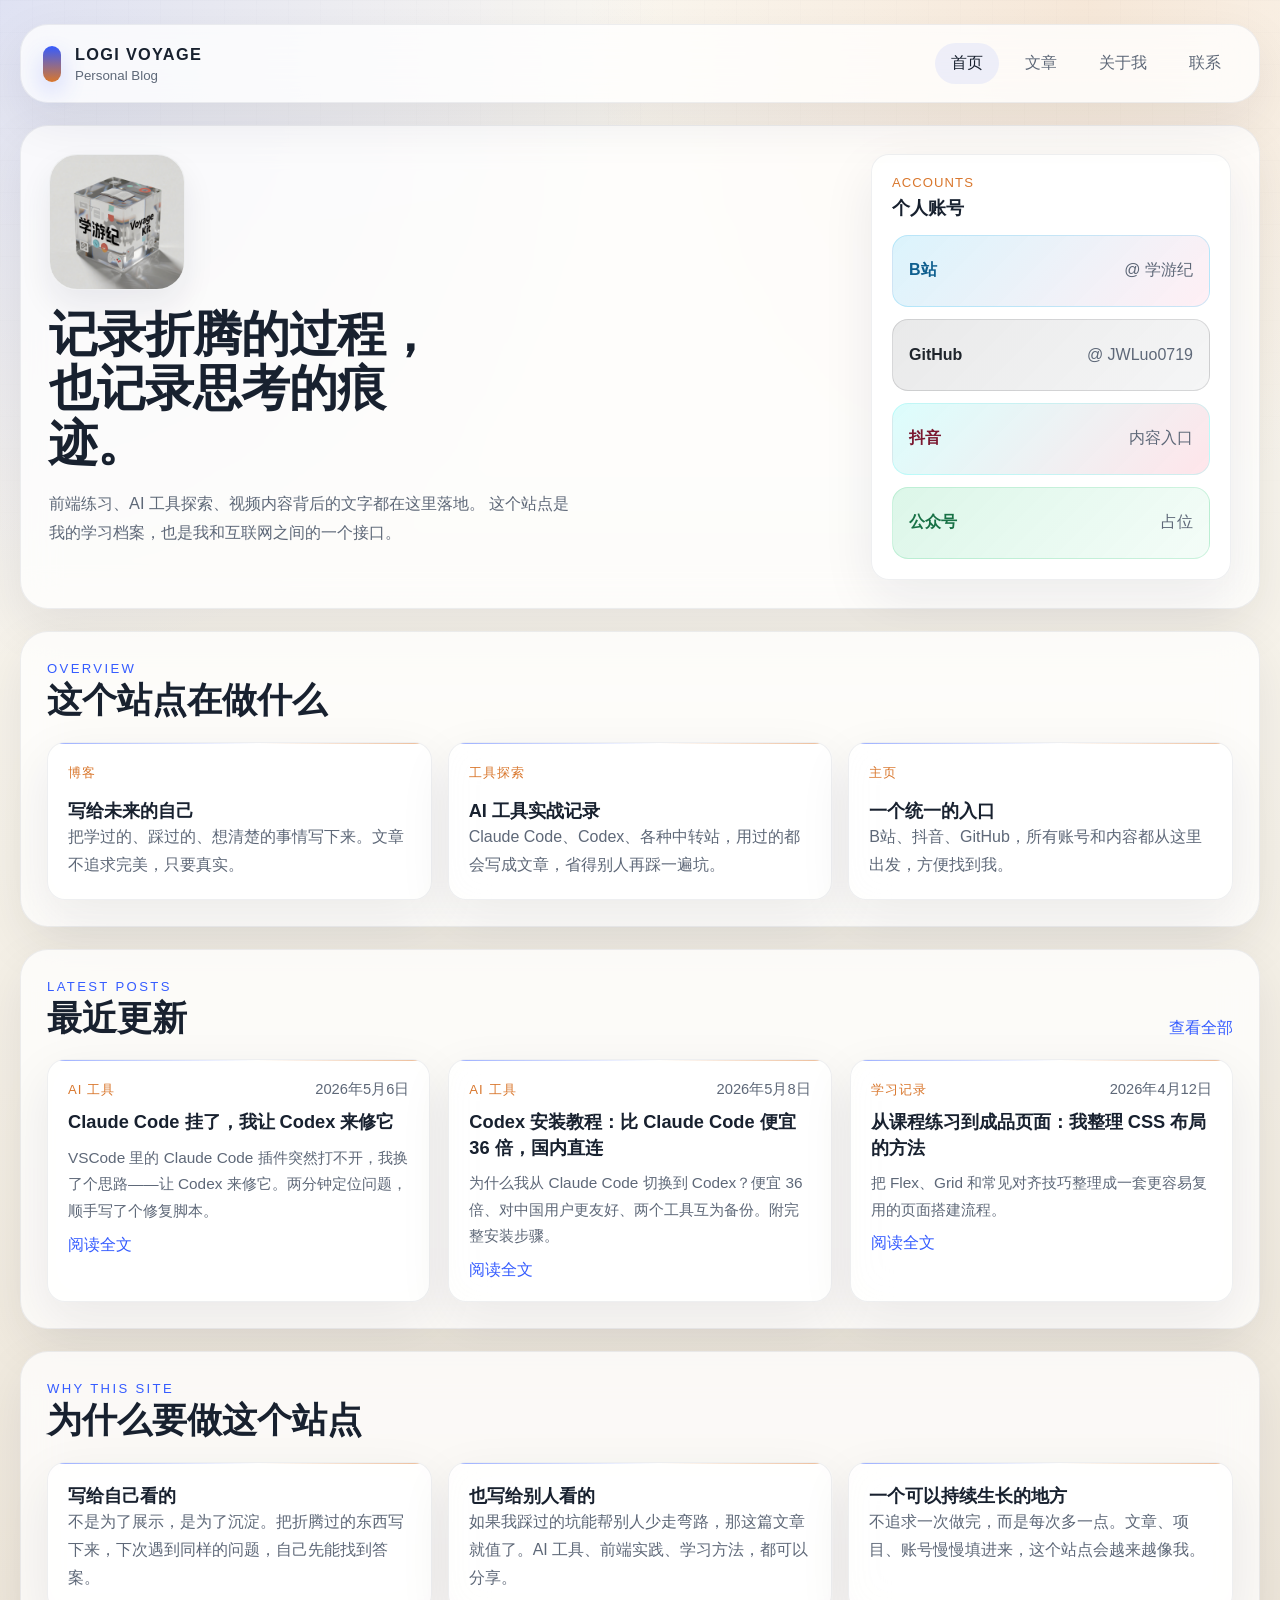
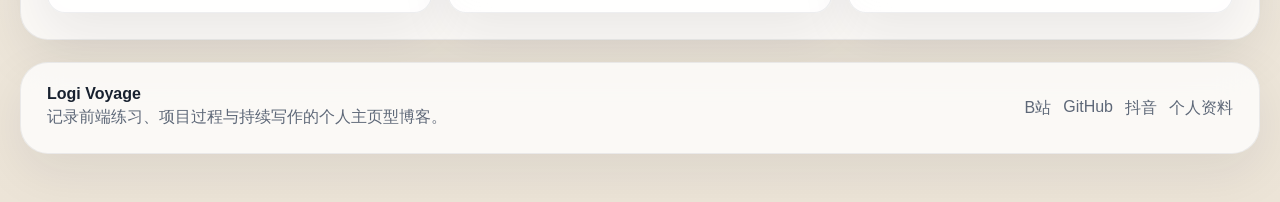
==== commit ef6ddeec: "首页卡片调整" ====
--- a/index.html
+++ b/index.html
@@ -36,43 +36,15 @@
     <main class="home-main">
       <section class="hero-panel home-hero">
         <div class="hero-copy home-hero-copy">
-          <p class="eyebrow">Personal Homepage</p>
-          <div class="hero-intro">
-            <span class="hero-kicker">学游纪 / Logi Voyage</span>
-            <h1>记录折腾的过程，也记录思考的痕迹。</h1>
-          </div>
+          <img class="home-avatar-hero" src="assets/学游纪.png" alt="学游纪个人头像">
+          <h1>记录折腾的过程，也记录思考的痕迹。</h1>
           <p class="hero-summary">
-            前端练习、AI 工具探索、视频内容背后的文字——都在这里落地。
+            前端练习、AI 工具探索、视频内容背后的文字都在这里落地。
             这个站点是我的学习档案，也是我和互联网之间的一个接口。
           </p>
-          <div class="hero-actions">
-            <a class="button button-primary" href="posts.html">查看文章</a>
-            <a class="button button-secondary" href="profile.html">查看关于页</a>
-          </div>
-          <div class="home-quick-grid">
-            <article class="quick-card">
-              <span class="post-category">Focus</span>
-              <h3>AI 工具 × 前端实践</h3>
-              <p>用 AI 工具加速开发，也把折腾过程写成文章——工具是手段，思路才是积累。</p>
-            </article>
-            <article class="quick-card">
-              <span class="post-category">Update</span>
-              <h3>最近在写 Codex 系列</h3>
-              <p>从安装到实战，记录 Codex 和 Claude Code 搭配使用的真实体验。</p>
-            </article>
-          </div>
         </div>
 
         <aside class="hero-aside">
-          <article class="profile-card home-profile-panel">
-            <img class="home-avatar-image" src="assets/学游纪.png" alt="学游纪个人头像">
-            <div class="home-profile-copy">
-              <p class="eyebrow">Identity</p>
-              <h3>学游纪</h3>
-              <p>前端学习者，AI 工具重度用户。喜欢把折腾过的东西写下来。</p>
-            </div>
-          </article>
-
           <article class="sidebar-card social-card">
             <div class="social-card-head">
               <span class="post-category">Accounts</span>
@@ -116,12 +88,12 @@
           <article class="feature-card">
             <span class="feature-tag">工具探索</span>
             <h3>AI 工具实战记录</h3>
-            <p>Claude Code、Codex、各种中转站——用过的都会写成文章，省得别人再踩一遍坑。</p>
+            <p>Claude Code、Codex、各种中转站，用过的都会写成文章，省得别人再踩一遍坑。</p>
           </article>
           <article class="feature-card">
             <span class="feature-tag">主页</span>
             <h3>一个统一的入口</h3>
-            <p>B 站、抖音、GitHub——所有账号和内容都从这里出发，方便找到我。</p>
+            <p>B站、抖音、GitHub，所有账号和内容都从这里出发，方便找到我。</p>
           </article>
         </div>
       </section>
@@ -137,25 +109,25 @@
         <div id="featured-posts" class="post-grid"></div>
       </section>
 
-      <section class=”section-grid narrative-section”>
-        <div class=”section-heading”>
+      <section class="section-grid narrative-section">
+        <div class="section-heading">
           <div>
-            <p class=”eyebrow”>Why This Site</p>
+            <p class="eyebrow">Why This Site</p>
             <h2>为什么要做这个站点</h2>
           </div>
         </div>
-        <div class=”story-layout home-story-layout”>
-          <article class=”story-card”>
+        <div class="story-layout home-story-layout">
+          <article class="story-card">
             <h3>写给自己看的</h3>
             <p>不是为了展示，是为了沉淀。把折腾过的东西写下来，下次遇到同样的问题，自己先能找到答案。</p>
           </article>
-          <article class=”story-card”>
+          <article class="story-card">
             <h3>也写给别人看的</h3>
-            <p>如果我踩过的坑能帮别人少走弯路，那这篇文章就值了。AI 工具、前端实践、学习方法——都可以分享。</p>
+            <p>如果我踩过的坑能帮别人少走弯路，那这篇文章就值了。AI 工具、前端实践、学习方法，都可以分享。</p>
           </article>
-          <article class=”story-card”>
+          <article class="story-card">
             <h3>一个可以持续生长的地方</h3>
-            <p>不追求一次做完，而是每次多一点。文章、项目、账号——慢慢填进来，这个站点会越来越像我。</p>
+            <p>不追求一次做完，而是每次多一点。文章、项目、账号慢慢填进来，这个站点会越来越像我。</p>
           </article>
         </div>
       </section>
--- a/styles/home.css
+++ b/styles/home.css
@@ -3,30 +3,15 @@
 }
 
 body.home-page .home-hero {
-  grid-template-columns: minmax(0, 1.25fr) 360px;
+  grid-template-columns: minmax(0, 1.2fr) 360px;
   gap: 26px;
-  align-items: start;
+  align-items: stretch;
 }
 
 body.home-page .home-hero-copy {
+  display: grid;
+  align-content: start;
   gap: 18px;
-}
-
-body.home-page .hero-intro {
-  display: grid;
-  gap: 10px;
-}
-
-body.home-page .hero-kicker {
-  display: inline-flex;
-  align-items: center;
-  width: fit-content;
-  padding: 8px 14px;
-  border-radius: 999px;
-  color: var(--accent);
-  background: rgba(53, 92, 255, 0.08);
-  border: 1px solid rgba(53, 92, 255, 0.12);
-  font-size: 0.9rem;
 }
 
 body.home-page h1 {
@@ -35,60 +20,29 @@
   line-height: 1.12;
 }
 
-body.home-page .hero-summary {
-  max-width: 60ch;
-}
-
-body.home-page .home-quick-grid {
-  display: grid;
-  grid-template-columns: repeat(2, minmax(0, 1fr));
-  gap: 14px;
-}
-
-body.home-page .quick-card {
-  display: grid;
-  align-content: start;
-  min-height: 156px;
-  padding: 18px 18px 16px;
-  border-radius: var(--radius-md);
-  background: rgba(255, 255, 255, 0.82);
-  border: 1px solid rgba(40, 55, 82, 0.08);
-  box-shadow: 0 14px 32px rgba(22, 31, 46, 0.05);
-}
-
-body.home-page .quick-card h3 {
-  margin: 6px 0 8px;
-}
-
-body.home-page .hero-aside {
-  display: grid;
-  gap: 16px;
-}
-
-body.home-page .home-profile-panel {
-  display: grid;
-  grid-template-columns: 88px minmax(0, 1fr);
-  gap: 16px;
-  align-items: center;
-}
-
-body.home-page .home-avatar-image {
-  width: 88px;
-  height: 88px;
+body.home-page .home-avatar-hero {
+  width: 136px;
+  height: 136px;
   object-fit: cover;
-  border-radius: 18px;
+  border-radius: 28px;
   border: 1px solid rgba(40, 55, 82, 0.08);
   background: rgba(255, 255, 255, 0.9);
-}
-
-body.home-page .home-profile-copy {
-  display: grid;
-  gap: 6px;
+  box-shadow: 0 16px 32px rgba(22, 31, 46, 0.08);
+}
+
+body.home-page .hero-summary {
+  max-width: 58ch;
+}
+
+body.home-page .hero-aside {
+  display: grid;
 }
 
 body.home-page .social-card {
   display: grid;
+  align-content: start;
   gap: 14px;
+  min-height: 100%;
 }
 
 body.home-page .social-card-head {
@@ -356,7 +310,12 @@
     font-size: clamp(1.9rem, 8vw, 2.8rem);
   }
 
-  body.home-page .home-quick-grid,
+  body.home-page .home-avatar-hero {
+    width: 108px;
+    height: 108px;
+    border-radius: 24px;
+  }
+
   .profile-social-section .account-grid {
     grid-template-columns: 1fr;
   }
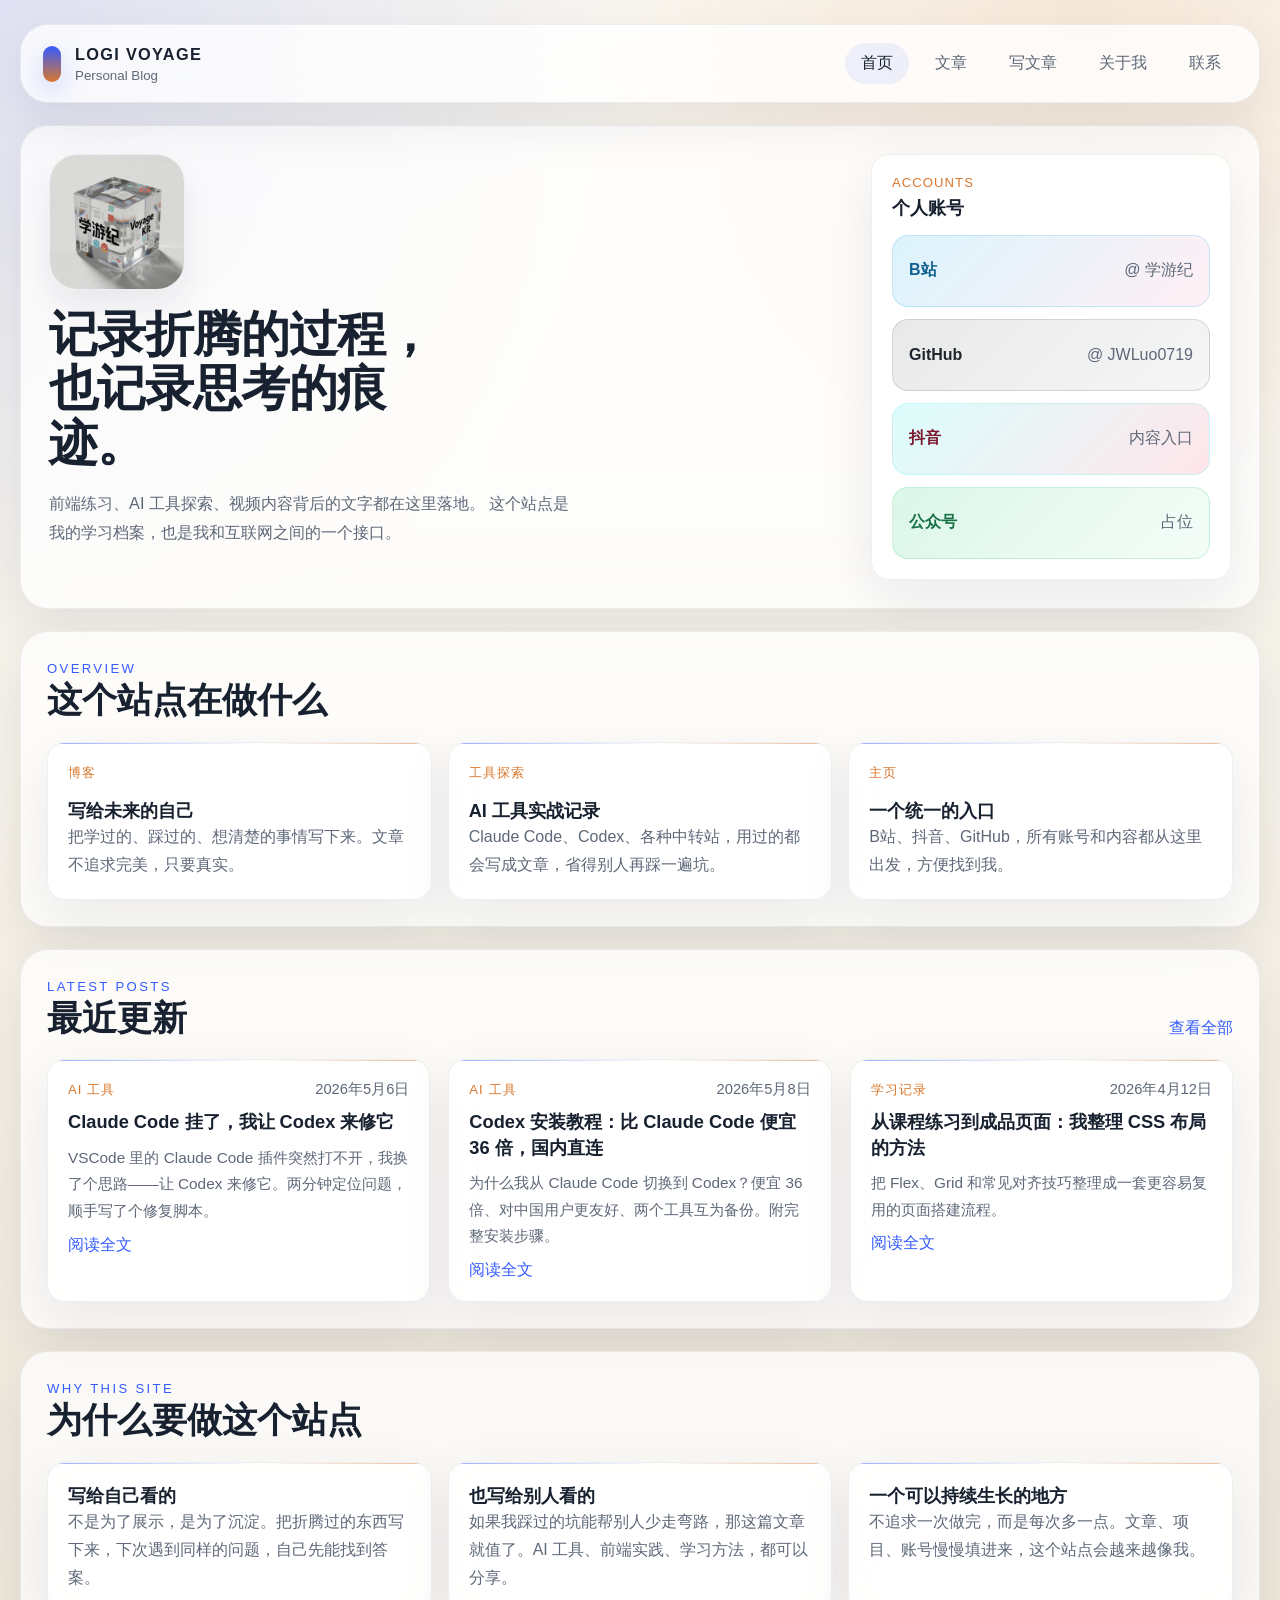
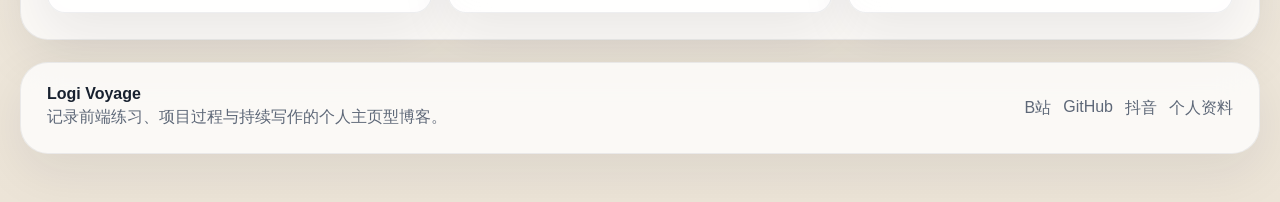
==== commit 984bd91b: "feat: 添加文章编辑器与图文支持 - 新增 editor.html 编辑器页面，支持段落、列表和图片三种内容块 - 新增 scripts/editor.js，提供表单编辑、JSON 生成、文章预览" ====
--- a/index.html
+++ b/index.html
@@ -28,6 +28,7 @@
       <nav class="site-nav">
         <a class="is-active" href="index.html">首页</a>
         <a href="posts.html">文章</a>
+        <a href="editor.html">写文章</a>
         <a href="profile.html">关于我</a>
         <a href="#contact">联系</a>
       </nav>
--- a/styles/home.css
+++ b/styles/home.css
@@ -320,3 +320,216 @@
     grid-template-columns: 1fr;
   }
 }
+
+/* ── Editor page ── */
+
+.editor-section code {
+  padding: 2px 6px;
+  border-radius: 6px;
+  background: rgba(53, 92, 255, 0.08);
+  font-size: 0.92em;
+}
+
+.editor-form-grid {
+  display: grid;
+  grid-template-columns: repeat(3, minmax(0, 1fr));
+  gap: 18px;
+}
+
+.editor-field {
+  display: grid;
+  gap: 8px;
+}
+
+.editor-field label {
+  font-size: 0.88rem;
+  font-weight: 600;
+  color: var(--text);
+}
+
+.editor-field input,
+.editor-field textarea {
+  width: 100%;
+  padding: 12px 14px;
+  color: var(--text);
+  background: rgba(255, 255, 255, 0.82);
+  border: 1px solid rgba(40, 55, 82, 0.1);
+  border-radius: var(--radius-sm);
+  outline: none;
+  transition: border-color 0.2s ease, box-shadow 0.2s ease;
+}
+
+.editor-field input:focus,
+.editor-field textarea:focus {
+  border-color: var(--accent);
+  box-shadow: 0 0 0 3px rgba(53, 92, 255, 0.14);
+}
+
+.editor-field textarea {
+  resize: vertical;
+  font-family: inherit;
+}
+
+.editor-field--full {
+  grid-column: 1 / -1;
+}
+
+.editor-blocks {
+  display: grid;
+  gap: 16px;
+}
+
+.editor-block {
+  padding: 20px;
+  border-radius: var(--radius-md);
+  background: rgba(255, 255, 255, 0.72);
+  border: 1px solid rgba(40, 55, 82, 0.08);
+  display: grid;
+  gap: 14px;
+}
+
+.editor-block-header {
+  display: flex;
+  align-items: center;
+  gap: 16px;
+}
+
+.editor-block-num {
+  font-size: 0.88rem;
+  font-weight: 600;
+  color: var(--accent);
+}
+
+.editor-block-type-row {
+  display: flex;
+  gap: 14px;
+  font-size: 0.88rem;
+  color: var(--muted);
+}
+
+.editor-block-type-row label {
+  cursor: pointer;
+  display: inline-flex;
+  align-items: center;
+  gap: 4px;
+}
+
+.editor-block-remove {
+  margin-left: auto;
+  width: 32px;
+  height: 32px;
+  border: 1px solid rgba(40, 55, 82, 0.1);
+  border-radius: 50%;
+  background: rgba(255, 255, 255, 0.8);
+  color: var(--muted);
+  font-size: 1.2rem;
+  cursor: pointer;
+  display: grid;
+  place-items: center;
+  transition: color 0.2s, border-color 0.2s;
+}
+
+.editor-block-remove:hover {
+  color: #d94040;
+  border-color: rgba(217, 64, 64, 0.3);
+}
+
+.editor-block-body .editor-field {
+  margin: 0;
+}
+
+.editor-actions {
+  display: flex;
+  gap: 14px;
+  flex-wrap: wrap;
+}
+
+.editor-json-output {
+  padding: 20px;
+  border-radius: var(--radius-md);
+  background: #1e2430;
+  color: #c8d6e5;
+  font-family: "Consolas", "Monaco", "Courier New", monospace;
+  font-size: 0.88rem;
+  line-height: 1.65;
+  overflow-x: auto;
+  white-space: pre;
+  margin: 0;
+}
+
+.editor-hint {
+  margin-top: 8px;
+  font-size: 0.9rem;
+}
+
+.editor-preview {
+  border-radius: var(--radius-md);
+  overflow: hidden;
+}
+
+.editor-preview .post-hero,
+.editor-preview .post-layout {
+  border-radius: 0;
+}
+
+@media (max-width: 960px) {
+  .editor-form-grid {
+    grid-template-columns: repeat(2, minmax(0, 1fr));
+  }
+}
+
+@media (max-width: 760px) {
+  .editor-form-grid {
+    grid-template-columns: 1fr;
+  }
+
+  .editor-block-header {
+    flex-wrap: wrap;
+  }
+
+  .editor-actions {
+    flex-direction: column;
+  }
+
+  .editor-actions .button {
+    width: 100%;
+  }
+}
+
+/* ── Article inline images ── */
+
+.article-figure {
+  margin: 16px 0;
+  text-align: center;
+}
+
+.article-figure img {
+  width: 100%;
+  border-radius: var(--radius-md);
+  border: 1px solid var(--line);
+}
+
+.article-figure figcaption {
+  margin-top: 10px;
+  font-size: 0.9rem;
+  color: var(--muted);
+}
+
+/* ── Editor image helpers ── */
+
+.editor-optional {
+  color: var(--muted);
+  font-weight: 400;
+  font-size: 0.82rem;
+}
+
+.editor-image-preview {
+  margin-top: 8px;
+}
+
+.editor-image-preview img {
+  max-width: 100%;
+  max-height: 300px;
+  border-radius: var(--radius-sm);
+  border: 1px solid var(--line);
+}
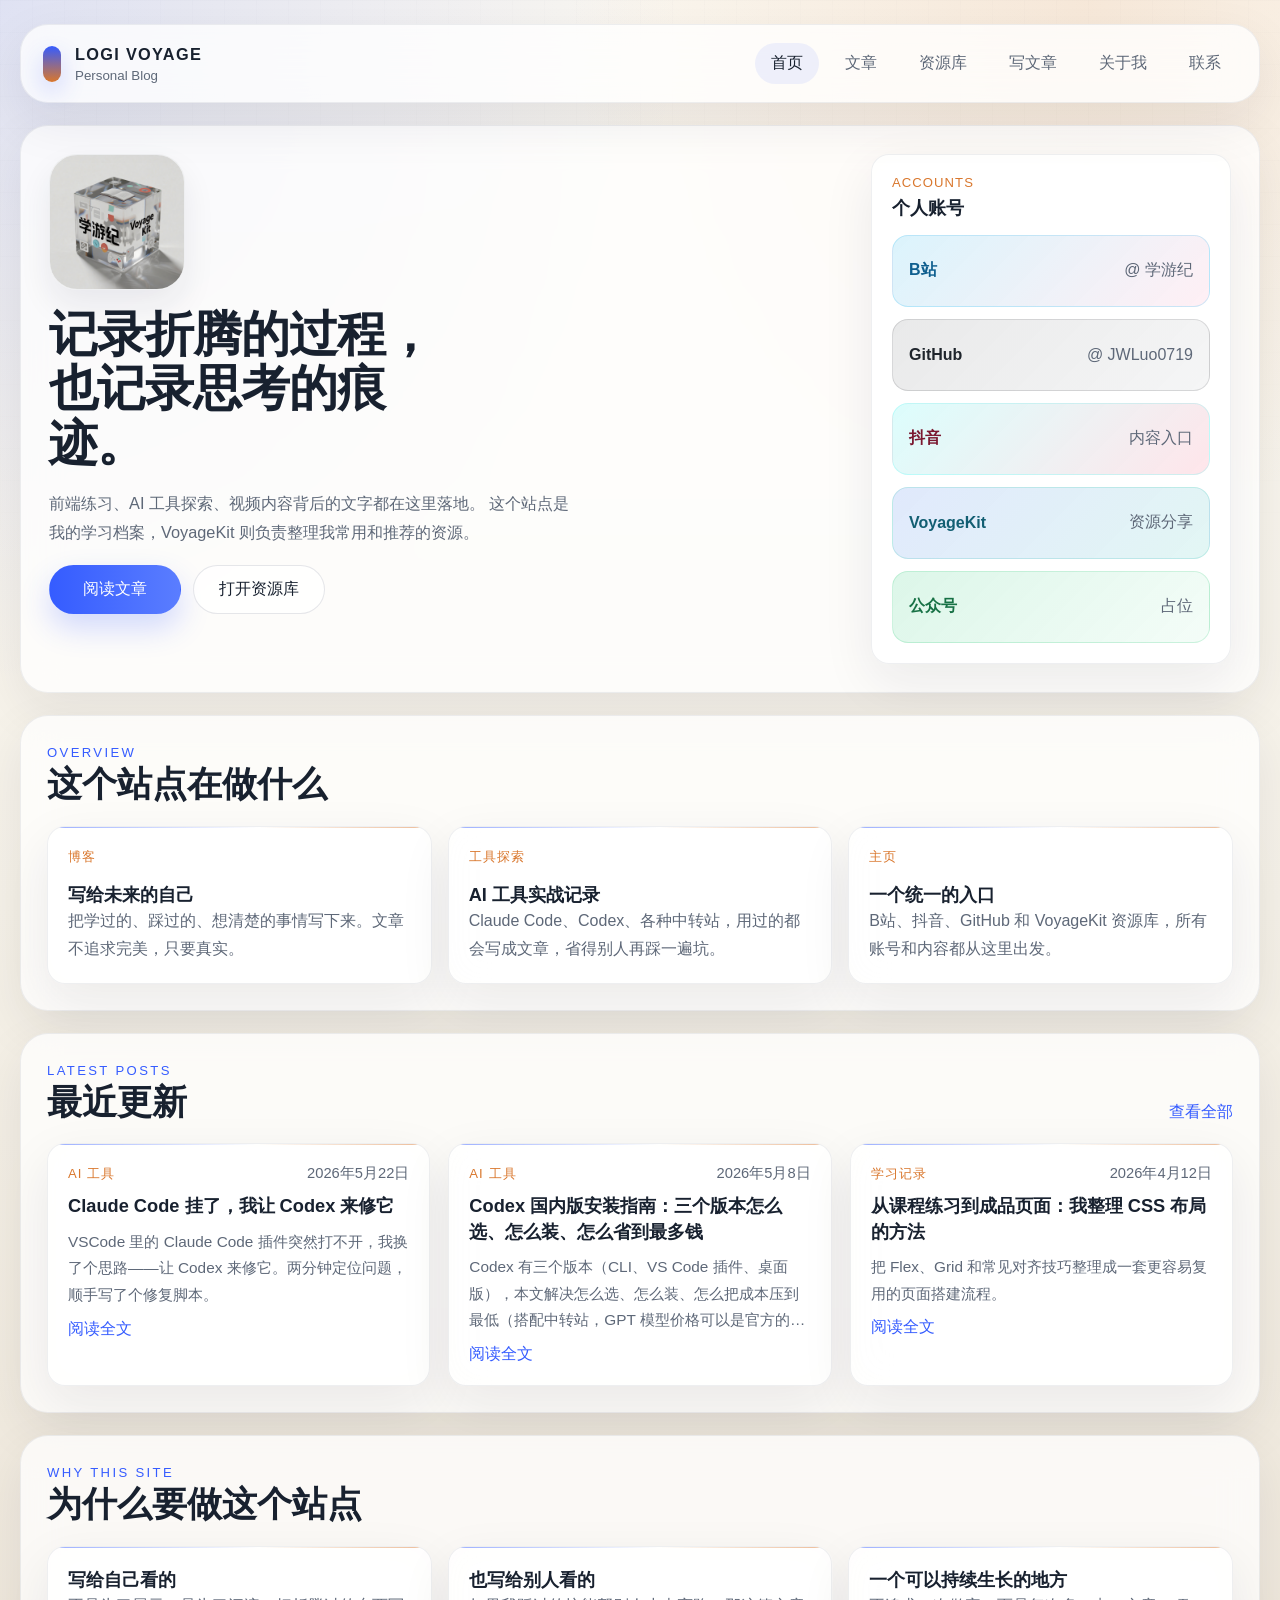
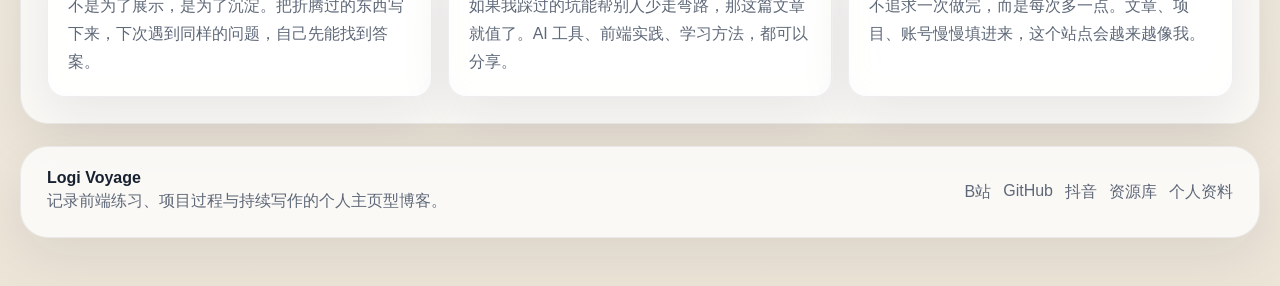
==== commit 43a2eb8e: "与学游纪link建立联系" ====
--- a/index.html
+++ b/index.html
@@ -28,6 +28,7 @@
       <nav class="site-nav">
         <a class="is-active" href="index.html">首页</a>
         <a href="posts.html">文章</a>
+        <a href="https://link3.cc/voyagekit" target="_blank" rel="noreferrer">资源库</a>
         <a href="editor.html">写文章</a>
         <a href="profile.html">关于我</a>
         <a href="#contact">联系</a>
@@ -41,8 +42,12 @@
           <h1>记录折腾的过程，也记录思考的痕迹。</h1>
           <p class="hero-summary">
             前端练习、AI 工具探索、视频内容背后的文字都在这里落地。
-            这个站点是我的学习档案，也是我和互联网之间的一个接口。
+            这个站点是我的学习档案，VoyageKit 则负责整理我常用和推荐的资源。
           </p>
+          <div class="hero-actions">
+            <a class="button button-primary" href="posts.html">阅读文章</a>
+            <a class="button button-secondary" href="https://link3.cc/voyagekit" target="_blank" rel="noreferrer">打开资源库</a>
+          </div>
         </div>
 
         <aside class="hero-aside">
@@ -63,6 +68,10 @@
               <a class="social-link social-link--douyin" href="https://v.douyin.com/X8Hhjg7VMpU/" target="_blank" rel="noreferrer">
                 <strong>抖音</strong>
                 <span>内容入口</span>
+              </a>
+              <a class="social-link social-link--voyagekit" href="https://link3.cc/voyagekit" target="_blank" rel="noreferrer">
+                <strong>VoyageKit</strong>
+                <span>资源分享</span>
               </a>
               <div class="social-link social-link-muted social-link--wechat">
                 <strong>公众号</strong>
@@ -94,7 +103,7 @@
           <article class="feature-card">
             <span class="feature-tag">主页</span>
             <h3>一个统一的入口</h3>
-            <p>B站、抖音、GitHub，所有账号和内容都从这里出发，方便找到我。</p>
+            <p>B站、抖音、GitHub 和 VoyageKit 资源库，所有账号和内容都从这里出发。</p>
           </article>
         </div>
       </section>
@@ -143,6 +152,7 @@
         <a href="https://space.bilibili.com/1351101130" target="_blank" rel="noreferrer">B站</a>
         <a href="https://github.com/JWLuo0719" target="_blank" rel="noreferrer">GitHub</a>
         <a href="https://v.douyin.com/X8Hhjg7VMpU/" target="_blank" rel="noreferrer">抖音</a>
+        <a href="https://link3.cc/voyagekit" target="_blank" rel="noreferrer">资源库</a>
         <a href="profile.html">个人资料</a>
       </div>
     </footer>
--- a/styles/home.css
+++ b/styles/home.css
@@ -125,6 +125,17 @@
   color: #7a1830;
 }
 
+body.home-page .social-link--voyagekit {
+  background:
+    linear-gradient(135deg, rgba(37, 99, 235, 0.14), rgba(20, 184, 166, 0.12)),
+    rgba(255, 255, 255, 0.9);
+  border-color: rgba(20, 184, 166, 0.18);
+}
+
+body.home-page .social-link--voyagekit strong {
+  color: #125e72;
+}
+
 body.home-page .social-link--wechat {
   background:
     linear-gradient(135deg, rgba(7, 193, 96, 0.14), rgba(119, 226, 168, 0.08)),
@@ -214,7 +225,7 @@
 
 .profile-social-section .account-grid {
   display: grid;
-  grid-template-columns: repeat(4, minmax(0, 1fr));
+  grid-template-columns: repeat(5, minmax(0, 1fr));
   gap: 16px;
 }
 
@@ -275,6 +286,18 @@
 .account-card--douyin .feature-tag,
 .account-card--douyin h3 {
   color: #7a1830;
+}
+
+.account-card--voyagekit {
+  background:
+    linear-gradient(135deg, rgba(37, 99, 235, 0.14), rgba(20, 184, 166, 0.12)),
+    rgba(255, 255, 255, 0.9);
+  border-color: rgba(20, 184, 166, 0.18);
+}
+
+.account-card--voyagekit .feature-tag,
+.account-card--voyagekit h3 {
+  color: #125e72;
 }
 
 .account-card--wechat {
